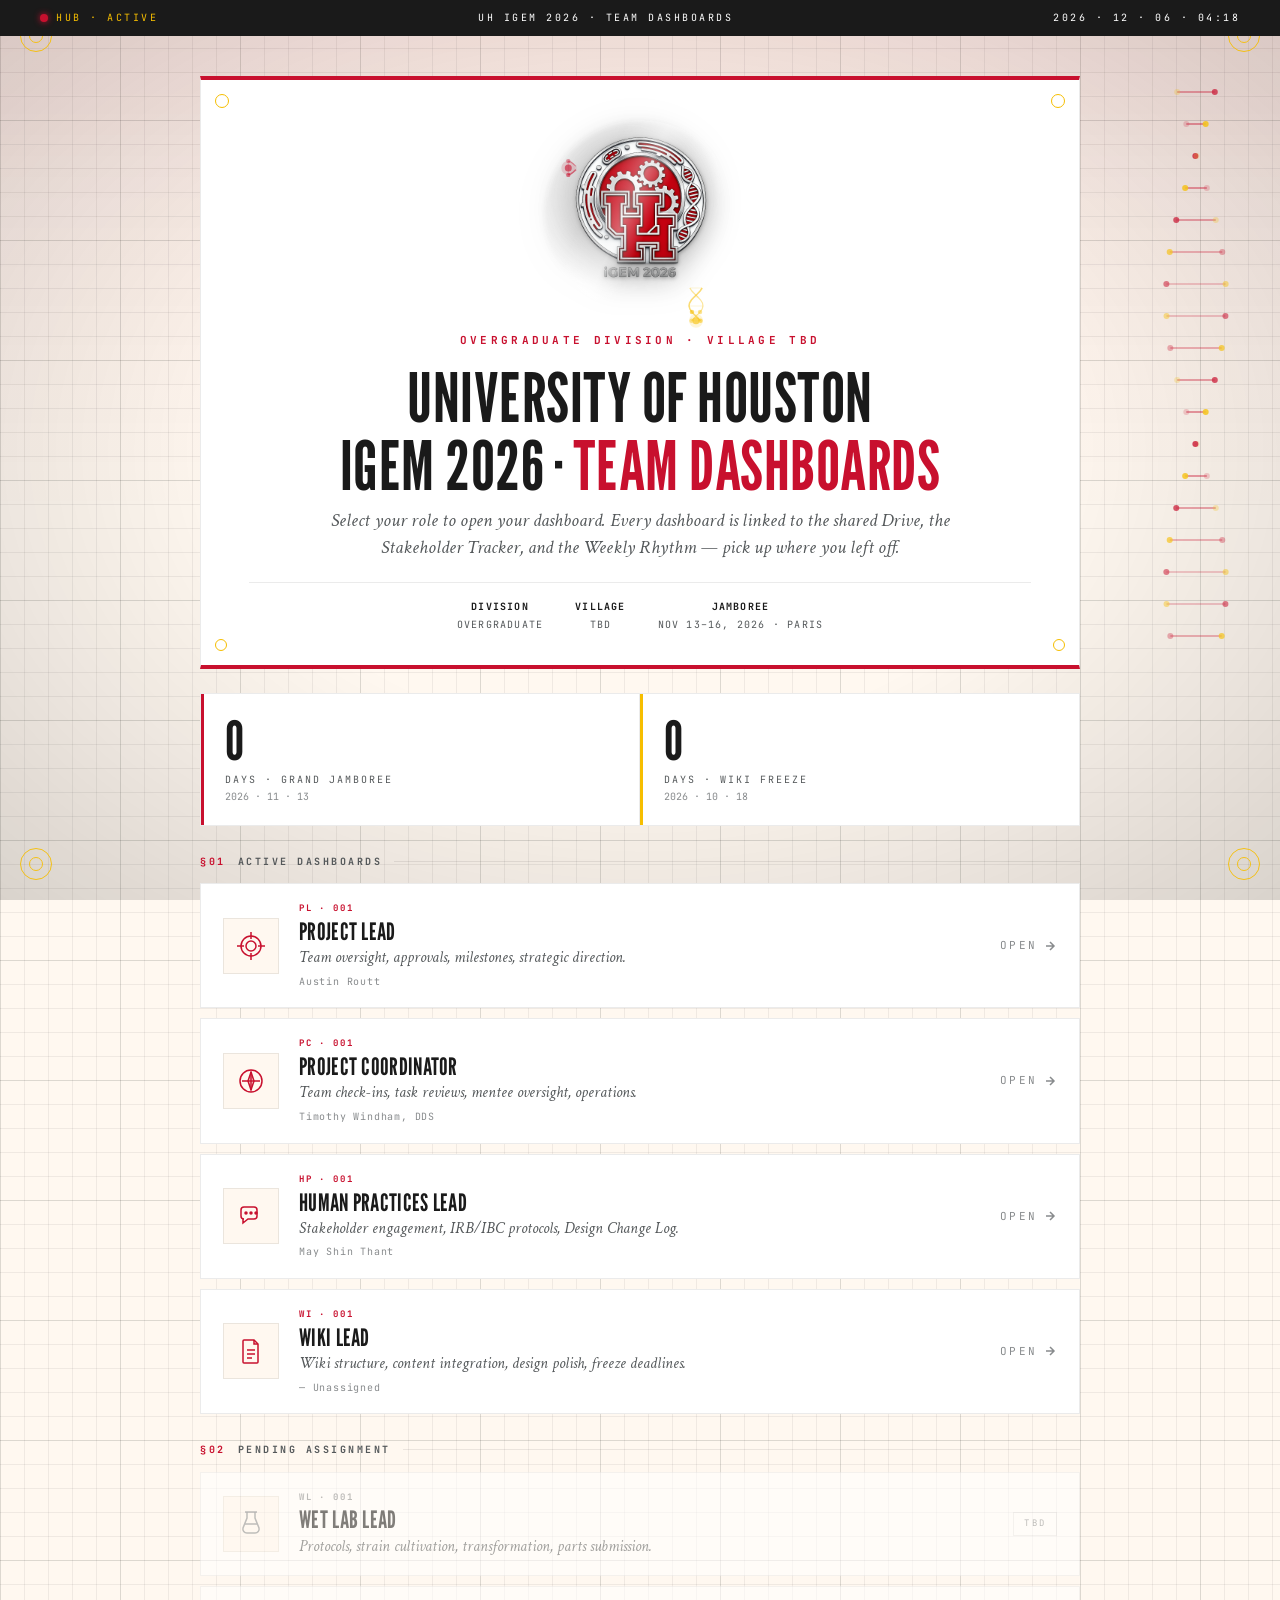
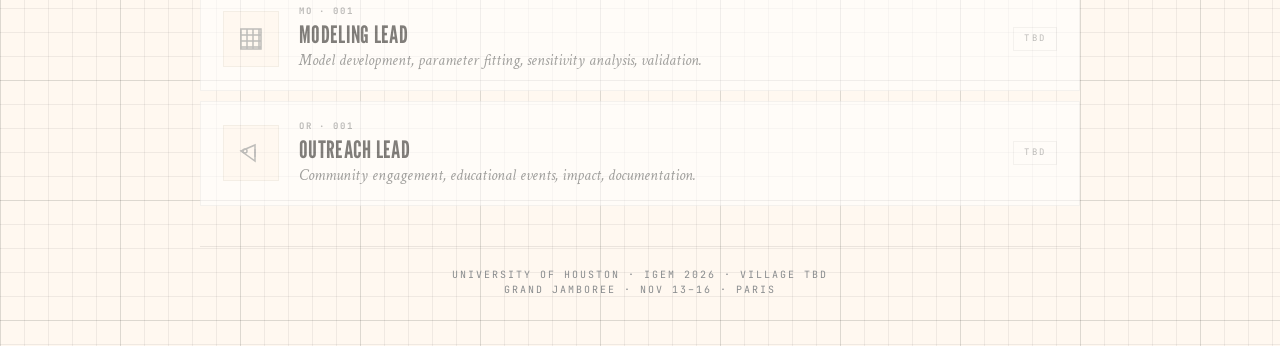
==== index.html @ 90706148 "Fix logo centering: separate spin animations for img vs overlay - medallion-spin used translateX(-50" ====
<!DOCTYPE html>
<html lang="en">
<head>
<meta charset="UTF-8">
<meta name="viewport" content="width=device-width,initial-scale=1.0">
<title>UH iGEM 2026 — Dashboard Hub</title>
<link rel="preconnect" href="https://fonts.googleapis.com">
<link rel="preconnect" href="https://fonts.gstatic.com" crossorigin>
<link href="https://fonts.googleapis.com/css2?family=JetBrains+Mono:wght@400;500;600;700&family=Crimson+Text:ital,wght@0,400;0,600;1,400;1,600&family=League+Gothic&family=Source+Sans+3:wght@300;400;600;700&display=swap" rel="stylesheet">
<style>
  :root{
    --scarlet:#C8102E; --scarlet-dark:#9B0C23; --scarlet-deep:#7A091B;
    --scarlet-mid:#E8324A; --scarlet-light:#F2D4D8; --scarlet-faint:#FFF0F0;
    --gold:#F6BE00; --gold-dark:#C49900; --gold-light:#FFE066;
    --ink:#1a1a1a; --slate:#54585A; --slate-light:#888B8D; --slate-dark:#333;
    --cream:#FFF8F0; --paper:#ffffff; --off-white:#F5F0EA; --white:#FFFFFF;
    --warm-gray:#D6D2CA; --line:rgba(0,0,0,0.08); --black:#111;
    --emerald:#16A34A; --emerald-light:#BBF7D0; --indigo:#6366F1; --indigo-dark:#4338CA;
    --purple:#7C3AED; --amber:#D97706; --red-alarm:#DC2626;
    --font-sans:'Source Sans 3','Inter',-apple-system,BlinkMacSystemFont,'Segoe UI','Roboto',sans-serif;
  }
  *{margin:0;padding:0;box-sizing:border-box}
  html,body{width:100%;min-height:100%}
  body{
    font-family:-apple-system,BlinkMacSystemFont,'Segoe UI','Roboto','Inter',sans-serif;
    color:var(--ink);
    background:var(--cream);
    background-image:
      linear-gradient(rgba(0,0,0,0.06) 1px,transparent 1px),
      linear-gradient(90deg,rgba(0,0,0,0.06) 1px,transparent 1px),
      linear-gradient(rgba(0,0,0,0.08) 1px,transparent 1px),
      linear-gradient(90deg,rgba(0,0,0,0.08) 1px,transparent 1px);
    background-size:24px 24px,24px 24px,120px 120px,120px 120px;
    line-height:1.55;
    padding:0 24px 48px;
    position:relative;
    overflow-x:hidden;
    -webkit-font-smoothing:antialiased;
  }
  /* Soft vignette */
  body::before{
    content:"";position:fixed;inset:0;pointer-events:none;z-index:0;
    background:radial-gradient(ellipse at center,transparent 45%,rgba(0,0,0,0.15) 100%);
  }
  /* Scarlet gradient wash at top */
  body::after{
    content:"";position:fixed;top:0;left:0;right:0;height:520px;pointer-events:none;z-index:0;
    background:linear-gradient(180deg,rgba(200,16,46,0.07) 0%,rgba(200,16,46,0.03) 40%,transparent 100%);
  }

  /* CRISPR canvas */
  #crispr-canvas{
    position:fixed;top:0;left:0;width:100%;height:100%;pointer-events:none;z-index:3;
  }

  /* Corner registration marks */
  .reg{
    position:fixed;width:32px;height:32px;z-index:1;pointer-events:none;
    border:1.5px solid var(--gold);border-radius:50%;opacity:0.9;
  }
  .reg::after{
    content:"";position:absolute;inset:8px;border:1px solid var(--gold);border-radius:50%;
  }
  .reg.tl{top:20px;left:20px}
  .reg.tr{top:20px;right:20px}
  .reg.bl{bottom:20px;left:20px}
  .reg.br{bottom:20px;right:20px}

  /* Helix in gutter */
  .bg-helix{
    position:fixed;right:24px;top:60px;
    width:120px;height:640px;pointer-events:none;z-index:1;
    opacity:0.85;
  }

  /* Instrument tape at top */
  .tape{
    position:relative;z-index:2;
    margin:0 -24px 40px;
    background:var(--ink);color:#fff;
    padding:10px 40px;display:flex;justify-content:space-between;align-items:center;
    font-family:'JetBrains Mono',monospace;font-size:10px;
    letter-spacing:0.25em;text-transform:uppercase;
  }
  .tape .rec{display:flex;align-items:center;gap:8px;color:var(--gold)}
  .tape .rec-dot{
    width:8px;height:8px;border-radius:50%;background:var(--scarlet);
    box-shadow:0 0 6px var(--scarlet);animation:pulse 1.4s ease-in-out infinite;
  }
  @keyframes pulse{0%,100%{opacity:1}50%{opacity:0.35}}

  /* Container */
  .hub{
    max-width:880px;margin:0 auto;
    position:relative;z-index:2;
  }

  /* Hero */
  .hero{
    background:var(--paper);
    border:1px solid var(--line);
    border-top:4px solid var(--scarlet);
    border-bottom:4px solid var(--scarlet);
    padding:40px 48px 32px;
    position:relative;
    margin-bottom:24px;
    text-align:center;
  }
  .hero::before,.hero::after,.hero .corner-bl,.hero .corner-br{
    content:"";position:absolute;width:12px;height:12px;
    border:1.5px solid var(--gold);border-radius:50%;
  }
  .hero::before{top:14px;left:14px}
  .hero::after{top:14px;right:14px}
  .hero .corner-bl{bottom:14px;left:14px}
  .hero .corner-br{bottom:14px;right:14px}
  .hero-crest{
    display:flex;justify-content:center;align-items:center;margin:0 auto 20px;
    perspective:800px;position:relative;
  }
  .hero-crest img{
    width:192px !important;height:192px !important;
    animation:medallion-img-spin 6s ease-in-out infinite;
    filter:drop-shadow(0 4px 16px rgba(0,0,0,0.25)) drop-shadow(0 1px 2px rgba(0,0,0,0.4));
    border-radius:50%;
    background:radial-gradient(circle at 38% 35%,rgba(255,255,255,0.45) 0%,rgba(255,255,255,0) 60%);
  }
  /* position:relative already set above */
  .hero-crest::after{
    content:"";position:absolute;top:0;left:50%;width:192px;height:192px;
    transform:translateX(-50%);border-radius:50%;pointer-events:none;
    background:linear-gradient(115deg,transparent 30%,rgba(255,255,255,0.4) 45%,transparent 55%);
    animation:medallion-overlay-spin 6s ease-in-out infinite;
    z-index:1;
  }
  @keyframes medallion-img-spin{
    0%{transform:rotateY(0deg)}
    40%{transform:rotateY(0deg)}
    50%{transform:rotateY(180deg)}
    90%{transform:rotateY(360deg)}
    100%{transform:rotateY(360deg)}
  }
  @keyframes medallion-overlay-spin{
    0%{transform:translateX(-50%) rotateY(0deg)}
    40%{transform:translateX(-50%) rotateY(0deg)}
    50%{transform:translateX(-50%) rotateY(180deg)}
    90%{transform:translateX(-50%) rotateY(360deg)}
    100%{transform:translateX(-50%) rotateY(360deg)}
  }
  .hero-kicker{
    font-family:'JetBrains Mono',monospace;font-size:11px;
    letter-spacing:0.3em;color:var(--scarlet);font-weight:700;
    text-transform:uppercase;margin-bottom:14px;
  }
  .hero h1{
    font-family:'League Gothic','Oswald',Impact,sans-serif;
    font-size:68px;line-height:1;letter-spacing:0.5px;
    font-weight:400;margin:0 0 8px;color:var(--ink);
    text-transform:uppercase;
  }
  .hero h1 em{color:var(--scarlet);font-style:normal}
  .hero-sub{
    font-family:'Crimson Text',Georgia,serif;font-style:italic;
    font-size:19px;line-height:1.45;color:var(--slate);
    max-width:620px;margin:0 auto 20px;
  }
  .hero-meta{
    display:flex;gap:32px;flex-wrap:wrap;justify-content:center;
    padding-top:16px;border-top:1px solid var(--line);
    font-family:'JetBrains Mono',monospace;font-size:10px;
    letter-spacing:0.12em;text-transform:uppercase;color:var(--slate);
  }
  .hero-meta span{display:flex;flex-direction:column;gap:3px}
  .hero-meta b{color:var(--ink);font-weight:700;font-size:10px}

  /* Countdown strip */
  .countdown{
    display:grid;grid-template-columns:repeat(2,1fr);gap:0;
    border:1px solid var(--line);margin-bottom:24px;
    background:var(--paper);
  }
  .cd-cell{
    padding:20px 24px;position:relative;
    border-right:1px solid var(--line);
  }
  .cd-cell:last-child{border-right:none}
  .cd-cell::before{
    content:"";position:absolute;left:0;top:0;bottom:0;width:3px;
    background:var(--scarlet);
  }
  .cd-cell.wiki::before{background:var(--gold)}
  .cd-num{
    font-family:'League Gothic','Oswald',Impact,sans-serif;
    font-size:54px;line-height:1;font-weight:400;color:var(--ink);
    letter-spacing:0.5px;
  }
  .cd-lbl{
    font-family:'JetBrains Mono',monospace;font-size:10px;
    letter-spacing:0.2em;text-transform:uppercase;color:var(--slate);
    margin-top:4px;
  }
  .cd-date{
    font-family:'JetBrains Mono',monospace;font-size:10px;
    color:var(--slate-light);margin-top:2px;
  }

  /* Section kicker */
  .section-kicker{
    display:flex;align-items:center;gap:12px;
    margin:28px 0 14px;
    font-family:'JetBrains Mono',monospace;font-size:10px;
    letter-spacing:0.25em;text-transform:uppercase;color:var(--slate);font-weight:700;
  }
  .section-kicker::after{
    content:"";flex:1;height:1px;background:var(--line);
  }
  .section-kicker .idx{color:var(--scarlet)}

  /* Cards */
  .cards{display:flex;flex-direction:column;gap:10px}
  .card{
    display:grid;grid-template-columns:56px 1fr auto;gap:20px;
    align-items:center;
    background:var(--paper);
    border:1px solid var(--line);
    padding:18px 22px;
    text-decoration:none;color:var(--ink);
    position:relative;
    transition:border-color .18s ease,transform .18s ease;
  }
  .card:hover{border-color:var(--scarlet);transform:translateX(2px)}
  .card::before{
    content:"";position:absolute;left:0;top:0;bottom:0;width:3px;
    background:var(--scarlet);opacity:0;transition:opacity .18s ease;
  }
  .card:hover::before{opacity:1}
  .card.coming-soon{opacity:0.55;pointer-events:none}
  .card.coming-soon:hover{border-color:var(--line);transform:none}

  /* Glyph */
  .glyph{
    width:56px;height:56px;
    border:1px solid var(--line);
    display:flex;align-items:center;justify-content:center;
    background:var(--cream);
  }
  .glyph svg{display:block}

  .card-body{display:flex;flex-direction:column;gap:3px;min-width:0}
  .card-id{
    font-family:'JetBrains Mono',monospace;font-size:9px;
    letter-spacing:0.2em;text-transform:uppercase;color:var(--scarlet);
    font-weight:700;
  }
  .card-title{
    font-family:'League Gothic','Oswald',Impact,sans-serif;
    font-size:24px;line-height:1.05;color:var(--ink);
    letter-spacing:0.3px;text-transform:uppercase;font-weight:400;
  }
  .card-desc{
    font-family:'Crimson Text',Georgia,serif;font-style:italic;
    font-size:16px;color:var(--slate);line-height:1.35;
  }
  .card-name{
    font-family:'JetBrains Mono',monospace;font-size:10px;
    color:var(--slate-light);letter-spacing:0.08em;
    margin-top:2px;
  }

  .card-arrow{
    font-family:'JetBrains Mono',monospace;font-size:11px;
    letter-spacing:0.2em;text-transform:uppercase;
    color:var(--slate-light);
    display:flex;align-items:center;gap:6px;
  }
  .card:hover .card-arrow{color:var(--scarlet)}
  .card-arrow svg{display:block}

  .card-tbd{
    font-family:'JetBrains Mono',monospace;font-size:9px;
    letter-spacing:0.25em;text-transform:uppercase;color:var(--slate-light);
    padding:4px 10px;border:1px solid var(--line);
  }

  /* Footer */
  .footer{
    margin-top:40px;padding-top:20px;border-top:1px solid var(--line);
    font-family:'JetBrains Mono',monospace;font-size:10px;
    letter-spacing:0.2em;text-transform:uppercase;color:var(--slate-light);
    text-align:center;
  }

  @media (max-width:600px){
    .hero{padding:32px 24px 24px}
    .hero h1{font-size:48px}
    .card{grid-template-columns:44px 1fr auto;gap:14px;padding:14px 16px}
    .glyph{width:44px;height:44px}
    .card-title{font-size:20px}
    .countdown{grid-template-columns:1fr}
    .bg-helix{display:none}
    .reg{width:22px;height:22px}
  }
</style>
</head>
<body>

<!-- CRISPR DNA strands canvas -->
<canvas id="crispr-canvas"></canvas>

<!-- Registration marks -->
<div class="reg tl"></div><div class="reg tr"></div>
<div class="reg bl"></div><div class="reg br"></div>

<!-- Helix in right gutter -->
<svg class="bg-helix" id="helix" viewBox="0 0 120 640" preserveAspectRatio="none"></svg>

<!-- Instrument tape -->
<div class="tape">
  <div class="rec"><span class="rec-dot"></span><span>HUB · ACTIVE</span></div>
  <div>UH iGEM 2026 · TEAM DASHBOARDS</div>
  <div id="tape-date">—</div>
</div>

<div class="hub">

  <!-- Hero -->
  <header class="hero">
    <span class="corner-bl"></span><span class="corner-br"></span>
    <div class="hero-crest">
      <img src="assets/uh-igem-logo.png?v=3" alt="UH iGEM 2026">
    </div>
    <div class="hero-kicker">Overgraduate Division · Village TBD</div>
    <h1>University of Houston<br>iGEM 2026 · <em>Team Dashboards</em></h1>
    <p class="hero-sub">Select your role to open your dashboard. Every dashboard is linked to the shared Drive, the Stakeholder Tracker, and the Weekly Rhythm — pick up where you left off.</p>
    <div class="hero-meta">
      <span><b>Division</b>Overgraduate</span>
      <span><b>Village</b>TBD</span>
      <span><b>Jamboree</b>Nov 13–16, 2026 · Paris</span>
    </div>
  </header>

  <!-- Countdown -->
  <div class="countdown">
    <div class="cd-cell">
      <div class="cd-num" id="days-jamboree">—</div>
      <div class="cd-lbl">Days · Grand Jamboree</div>
      <div class="cd-date">2026 · 11 · 13</div>
    </div>
    <div class="cd-cell wiki">
      <div class="cd-num" id="days-wiki">—</div>
      <div class="cd-lbl">Days · Wiki Freeze</div>
      <div class="cd-date">2026 · 10 · 18</div>
    </div>
  </div>

  <!-- Active dashboards -->
  <div class="section-kicker"><span class="idx">§01</span><span>Active Dashboards</span></div>

  <div class="cards">
    <a class="card" href="project-lead.html">
      <div class="glyph">
        <svg width="32" height="32" viewBox="0 0 32 32" fill="none" stroke="#C8102E" stroke-width="1.5">
          <circle cx="16" cy="16" r="10"/><circle cx="16" cy="16" r="5"/>
          <line x1="16" y1="2" x2="16" y2="9"/><line x1="16" y1="23" x2="16" y2="30"/>
          <line x1="2" y1="16" x2="9" y2="16"/><line x1="23" y1="16" x2="30" y2="16"/>
        </svg>
      </div>
      <div class="card-body">
        <div class="card-id">PL · 001</div>
        <div class="card-title">Project Lead</div>
        <div class="card-desc">Team oversight, approvals, milestones, strategic direction.</div>
        <div class="card-name">Austin Routt</div>
      </div>
      <div class="card-arrow"><span>Open</span>
        <svg width="14" height="14" viewBox="0 0 14 14" fill="none" stroke="currentColor" stroke-width="1.5"><path d="M3 7h8M7 3l4 4-4 4"/></svg>
      </div>
    </a>

    <a class="card" href="coordinator.html">
      <div class="glyph">
        <svg width="32" height="32" viewBox="0 0 32 32" fill="none" stroke="#C8102E" stroke-width="1.5">
          <circle cx="16" cy="16" r="11"/>
          <polygon points="16,7 19,16 16,25 13,16" fill="#C8102E" fill-opacity="0.1"/>
          <line x1="16" y1="7" x2="16" y2="25"/><line x1="7" y1="16" x2="25" y2="16"/>
        </svg>
      </div>
      <div class="card-body">
        <div class="card-id">PC · 001</div>
        <div class="card-title">Project Coordinator</div>
        <div class="card-desc">Team check-ins, task reviews, mentee oversight, operations.</div>
        <div class="card-name">Timothy Windham, DDS</div>
      </div>
      <div class="card-arrow"><span>Open</span>
        <svg width="14" height="14" viewBox="0 0 14 14" fill="none" stroke="currentColor" stroke-width="1.5"><path d="M3 7h8M7 3l4 4-4 4"/></svg>
      </div>
    </a>

    <a class="card" href="hp-lead.html">
      <div class="glyph">
        <svg width="32" height="32" viewBox="0 0 32 32" fill="none" stroke="#C8102E" stroke-width="1.5">
          <path d="M6 10a3 3 0 0 1 3-3h10a3 3 0 0 1 3 3v6a3 3 0 0 1-3 3h-6l-5 4v-4H9a3 3 0 0 1-3-3z"/>
          <circle cx="11" cy="13" r="1" fill="#C8102E"/>
          <circle cx="16" cy="13" r="1" fill="#C8102E"/>
          <circle cx="21" cy="13" r="1" fill="#C8102E"/>
        </svg>
      </div>
      <div class="card-body">
        <div class="card-id">HP · 001</div>
        <div class="card-title">Human Practices Lead</div>
        <div class="card-desc">Stakeholder engagement, IRB/IBC protocols, Design Change Log.</div>
        <div class="card-name">May Shin Thant</div>
      </div>
      <div class="card-arrow"><span>Open</span>
        <svg width="14" height="14" viewBox="0 0 14 14" fill="none" stroke="currentColor" stroke-width="1.5"><path d="M3 7h8M7 3l4 4-4 4"/></svg>
      </div>
    </a>

    <a class="card" href="wiki-lead.html">
      <div class="glyph">
        <svg width="32" height="32" viewBox="0 0 32 32" fill="none" stroke="#C8102E" stroke-width="1.5">
          <path d="M9 5h10l4 4v18a1 1 0 0 1-1 1H9a1 1 0 0 1-1-1V6a1 1 0 0 1 1-1z"/>
          <path d="M19 5v4h4"/>
          <line x1="12" y1="15" x2="20" y2="15"/>
          <line x1="12" y1="19" x2="20" y2="19"/>
          <line x1="12" y1="23" x2="17" y2="23"/>
        </svg>
      </div>
      <div class="card-body">
        <div class="card-id">WI · 001</div>
        <div class="card-title">Wiki Lead</div>
        <div class="card-desc">Wiki structure, content integration, design polish, freeze deadlines.</div>
        <div class="card-name">— Unassigned</div>
      </div>
      <div class="card-arrow"><span>Open</span>
        <svg width="14" height="14" viewBox="0 0 14 14" fill="none" stroke="currentColor" stroke-width="1.5"><path d="M3 7h8M7 3l4 4-4 4"/></svg>
      </div>
    </a>
  </div>

  <!-- Pending -->
  <div class="section-kicker"><span class="idx">§02</span><span>Pending Assignment</span></div>

  <div class="cards">
    <div class="card coming-soon">
      <div class="glyph">
        <svg width="32" height="32" viewBox="0 0 32 32" fill="none" stroke="#8A8D8F" stroke-width="1.5">
          <path d="M12 4v6l-4 10a4 4 0 0 0 4 5h8a4 4 0 0 0 4-5l-4-10V4"/>
          <line x1="10" y1="4" x2="22" y2="4"/>
          <line x1="10" y1="16" x2="22" y2="16"/>
        </svg>
      </div>
      <div class="card-body">
        <div class="card-id" style="color:var(--slate-light)">WL · 001</div>
        <div class="card-title">Wet Lab Lead</div>
        <div class="card-desc">Protocols, strain cultivation, transformation, parts submission.</div>
      </div>
      <div class="card-tbd">TBD</div>
    </div>

    <div class="card coming-soon">
      <div class="glyph">
        <svg width="32" height="32" viewBox="0 0 32 32" fill="none" stroke="#8A8D8F" stroke-width="1.5">
          <rect x="6" y="6" width="20" height="20"/>
          <path d="M6 12 L26 12 M12 6 L12 26 M18 6 L18 26 M24 6 L24 26 M6 18 L26 18 M6 24 L26 24"/>
        </svg>
      </div>
      <div class="card-body">
        <div class="card-id" style="color:var(--slate-light)">MO · 001</div>
        <div class="card-title">Modeling Lead</div>
        <div class="card-desc">Model development, parameter fitting, sensitivity analysis, validation.</div>
      </div>
      <div class="card-tbd">TBD</div>
    </div>

    <div class="card coming-soon">
      <div class="glyph">
        <svg width="32" height="32" viewBox="0 0 32 32" fill="none" stroke="#8A8D8F" stroke-width="1.5">
          <path d="M6 14l14-6v16z"/><path d="M20 12v8"/>
          <circle cx="10" cy="14" r="2"/>
        </svg>
      </div>
      <div class="card-body">
        <div class="card-id" style="color:var(--slate-light)">OR · 001</div>
        <div class="card-title">Outreach Lead</div>
        <div class="card-desc">Community engagement, educational events, impact, documentation.</div>
      </div>
      <div class="card-tbd">TBD</div>
    </div>
  </div>

  <div class="footer">
    University of Houston · iGEM 2026 · Village TBD<br>
    Grand Jamboree · Nov 13–16 · Paris
  </div>
</div>

<script>
// ========= Countdowns =========
const jamboree = new Date(2026,10,13);
const wikiFrz = new Date(2026,9,18);
const now = new Date();
document.getElementById('days-jamboree').textContent = Math.max(0, Math.ceil((jamboree - now)/86400000));
document.getElementById('days-wiki').textContent = Math.max(0, Math.ceil((wikiFrz - now)/86400000));
document.getElementById('tape-date').textContent =
  now.toISOString().slice(0,10).replace(/-/g,' · ') + ' · ' + now.toTimeString().slice(0,5);

// ========= Helix =========
const NS = 'http://www.w3.org/2000/svg';
const svg = document.getElementById('helix');
const W = 120, H = 640, cx = 60, amp = 30, spacing = 32, count = 18;
const rungs = [], nodes = [];
for (let i = 0; i < count; i++) {
  const rung = document.createElementNS(NS,'line');
  rung.setAttribute('stroke','#C8102E');
  rung.setAttribute('stroke-width','1.5');
  rung.setAttribute('stroke-opacity','0.35');
  svg.appendChild(rung);
  rungs.push(rung);
  const n1 = document.createElementNS(NS,'circle');
  const n2 = document.createElementNS(NS,'circle');
  [n1,n2].forEach(n => { n.setAttribute('r','3'); svg.appendChild(n); });
  nodes.push([n1,n2]);
}
let speedMul = 0.4, t0 = null;
function animHelix(ts){
  if (!t0) t0 = ts;
  const dt = (ts - t0)/1000 * speedMul;
  for (let i = 0; i < count; i++) {
    const y = spacing * (i + 1);
    const angle = dt + (i/count) * Math.PI * 2;
    const x1 = cx + Math.cos(angle) * amp;
    const x2 = cx - Math.cos(angle) * amp;
    const depth = Math.sin(angle);
    const r = rungs[i];
    r.setAttribute('x1', x1); r.setAttribute('y1', y);
    r.setAttribute('x2', x2); r.setAttribute('y2', y);
    r.setAttribute('stroke-opacity', 0.25 + Math.abs(depth) * 0.4);
    const [n1,n2] = nodes[i];
    n1.setAttribute('cx', x1); n1.setAttribute('cy', y);
    n1.setAttribute('fill', i % 2 ? '#F6BE00' : '#C8102E');
    n1.setAttribute('opacity', 0.55 + depth * 0.35);
    n2.setAttribute('cx', x2); n2.setAttribute('cy', y);
    n2.setAttribute('fill', i % 2 ? '#C8102E' : '#F6BE00');
    n2.setAttribute('opacity', 0.55 - depth * 0.35);
  }
  requestAnimationFrame(animHelix);
}
requestAnimationFrame(animHelix);

// ========= CRISPR DNA Strands =========
// Guide RNA strands radiate from logo, following grid lines like a maze,
// randomly turning at intersections, fading with distance
(function(){
  const canvas = document.getElementById('crispr-canvas');
  const ctx = canvas.getContext('2d');
  const GRID = 24; // matches background grid
  const MAX_STRANDS = 7;
  const SPAWN_INTERVAL = 800; // ms between spawns
  const STRAND_SPEED = 0.9; // grid cells per second
  const MAX_SEGMENTS = 28; // max grid cells before dying
  const HELIX_WIDTH = 7; // width of the double helix rendering
  const TURN_CHANCE = 0.35; // chance to turn at each intersection
  const COLORS = [
    {r:200,g:16,b:46},   // scarlet
    {r:200,g:16,b:46},   // scarlet (weighted)
    {r:246,g:190,b:0},   // gold
    {r:155,g:12,b:35},   // scarlet-dark
  ];

  let strands = [];
  let lastSpawn = 0;
  let originX, originY;

  function resize(){
    canvas.width = window.innerWidth;
    canvas.height = window.innerHeight;
    // Find logo center — hero-crest is centered in the hub container
    const crest = document.querySelector('.hero-crest');
    if(crest){
      const r = crest.getBoundingClientRect();
      originX = r.left + r.width/2;
      originY = r.top + r.height/2 + window.scrollY;
    } else {
      originX = canvas.width/2;
      originY = 280;
    }
  }
  window.addEventListener('resize', resize);
  resize();
  // Recalculate origin on scroll since canvas is fixed but logo scrolls
  window.addEventListener('scroll', ()=>{
    const crest = document.querySelector('.hero-crest');
    if(crest){
      const r = crest.getBoundingClientRect();
      originX = r.left + r.width/2;
      originY = r.top + r.height/2;
    }
  });

  // Directions: 0=right, 1=down, 2=left, 3=up
  const DX = [1, 0, -1, 0];
  const DY = [0, 1, 0, -1];

  function spawnStrand(){
    // Pick a random initial direction radiating outward from logo
    const angle = Math.random() * Math.PI * 2;
    // Start 3-4 grid cells out from the logo center
    const startDist = (3 + Math.random() * 2) * GRID;
    const sx = originX + Math.cos(angle) * startDist;
    const sy = originY + Math.sin(angle) * startDist;
    // Snap to nearest grid intersection
    const gx = Math.round(sx / GRID) * GRID;
    const gy = Math.round(sy / GRID) * GRID;

    // Pick initial direction closest to outward angle
    let bestDir = 0, bestDot = -Infinity;
    for(let d=0;d<4;d++){
      const dot = Math.cos(angle)*DX[d] + Math.sin(angle)*DY[d];
      if(dot > bestDot){ bestDot=dot; bestDir=d; }
    }

    const color = COLORS[Math.floor(Math.random()*COLORS.length)];
    strands.push({
      points: [{x:gx, y:gy}],
      dir: bestDir,
      color: color,
      progress: 0,        // fractional grid cells traveled in current segment
      segments: 0,         // total segments traveled
      maxSegments: MAX_SEGMENTS - Math.floor(Math.random()*12),
      alive: true,
      age: 0,
      fadeStart: 0.7 + Math.random()*0.25, // starting opacity
      helixPhase: Math.random() * Math.PI * 2,
      speed: STRAND_SPEED * (0.7 + Math.random()*0.6),
    });
  }

  function updateStrand(s, dt){
    if(!s.alive) return;
    s.age += dt;
    s.progress += s.speed * dt;

    if(s.progress >= 1){
      s.progress -= 1;
      s.segments++;
      const last = s.points[s.points.length-1];
      const nx = last.x + DX[s.dir]*GRID;
      const ny = last.y + DY[s.dir]*GRID;
      s.points.push({x:nx, y:ny});

      // Check if off screen or too many segments
      if(nx < -GRID || nx > canvas.width+GRID || ny < -GRID || ny > canvas.height+GRID || s.segments >= s.maxSegments){
        s.alive = false;
        return;
      }

      // Possibly turn at this intersection
      if(Math.random() < TURN_CHANCE){
        // Turn 90 degrees left or right
        const turnDir = Math.random() < 0.5 ? 1 : -1;
        s.dir = (s.dir + turnDir + 4) % 4;
      }
      // Small chance to reverse (U-turn feels unnatural, skip)
    }
  }

  function drawStrand(s){
    if(s.points.length < 2 && s.progress < 0.1) return;

    const pts = [...s.points];
    // Add the in-progress point
    if(s.alive){
      const last = pts[pts.length-1];
      pts.push({
        x: last.x + DX[s.dir]*GRID*s.progress,
        y: last.y + DY[s.dir]*GRID*s.progress,
      });
    }

    // Distance from origin for fade calculation
    const distFromOrigin = (pt)=>{
      const dx = pt.x - originX;
      const dy = pt.y - originY;
      return Math.sqrt(dx*dx+dy*dy);
    };

    // Draw double helix along the path
    const c = s.color;
    for(let i=0; i<pts.length-1; i++){
      const p0 = pts[i];
      const p1 = pts[i+1];

      // Segment direction
      const sdx = p1.x - p0.x;
      const sdy = p1.y - p0.y;
      const segLen = Math.sqrt(sdx*sdx+sdy*sdy);
      if(segLen < 1) continue;

      // Normal perpendicular to direction
      const nx = -sdy/segLen;
      const ny = sdx/segLen;

      // Draw backbone lines along this segment (continuous paths)
      const steps = Math.ceil(segLen/3);
      let path1 = [], path2 = [];
      for(let j=0; j<=steps; j++){
        const t = j/steps;
        const px = p0.x + sdx*t;
        const py = p0.y + sdy*t;
        const phase = s.helixPhase + (i*GRID + t*segLen)*0.15;
        const wave = Math.sin(phase);
        const hw = HELIX_WIDTH * wave;
        path1.push({x:px+nx*hw, y:py+ny*hw});
        path2.push({x:px-nx*hw, y:py-ny*hw});
      }

      // Segment alpha
      const midPx = (p0.x+p1.x)/2, midPy = (p0.y+p1.y)/2;
      const midDist = distFromOrigin({x:midPx,y:midPy});
      const distFade = Math.max(0, 1 - midDist/(canvas.width*0.45));
      const segFade = Math.max(0, 1 - i/(s.maxSegments*0.7));
      const lifeFade = s.alive ? 1 : Math.max(0, 1 - (s.age - s.segments/s.speed)*2);
      const alpha = s.fadeStart * distFade * segFade * lifeFade;
      if(alpha < 0.01) continue;

      // Draw backbone line 1
      ctx.beginPath();
      ctx.moveTo(path1[0].x, path1[0].y);
      for(let j=1;j<path1.length;j++) ctx.lineTo(path1[j].x, path1[j].y);
      ctx.strokeStyle = `rgba(${c.r},${c.g},${c.b},${alpha*0.85})`;
      ctx.lineWidth = 1.5;
      ctx.stroke();

      // Draw backbone line 2
      ctx.beginPath();
      ctx.moveTo(path2[0].x, path2[0].y);
      for(let j=1;j<path2.length;j++) ctx.lineTo(path2[j].x, path2[j].y);
      ctx.strokeStyle = `rgba(${c.r},${c.g},${c.b},${alpha*0.6})`;
      ctx.lineWidth = 1.2;
      ctx.stroke();

      // Draw rungs every ~8px
      for(let j=0; j<path1.length; j+=3){
        ctx.beginPath();
        ctx.moveTo(path1[j].x, path1[j].y);
        ctx.lineTo(path2[j].x, path2[j].y);
        ctx.strokeStyle = `rgba(${c.r},${c.g},${c.b},${alpha*0.35})`;
        ctx.lineWidth = 0.7;
        ctx.stroke();
      }

      // Draw backbone dots at segment ends
      const dotR = 2.2;
      ctx.beginPath();
      ctx.arc(path1[path1.length-1].x, path1[path1.length-1].y, dotR, 0, Math.PI*2);
      ctx.fillStyle = `rgba(${c.r},${c.g},${c.b},${alpha*0.9})`;
      ctx.fill();
      ctx.beginPath();
      ctx.arc(path2[path2.length-1].x, path2[path2.length-1].y, dotR, 0, Math.PI*2);
      ctx.fillStyle = `rgba(${c.r},${c.g},${c.b},${alpha*0.65})`;
      ctx.fill();
    }

    // Draw a bright head at the leading edge if alive
    if(s.alive && pts.length >= 2){
      const head = pts[pts.length-1];
      const dist = distFromOrigin(head);
      const distFade = Math.max(0, 1 - dist/(canvas.width*0.45));
      const alpha = s.fadeStart * distFade;
      if(alpha > 0.02){
        ctx.beginPath();
        ctx.arc(head.x, head.y, 3.5, 0, Math.PI*2);
        ctx.fillStyle = `rgba(${c.r},${c.g},${c.b},${alpha*0.95})`;
        ctx.fill();
        // Glow
        ctx.beginPath();
        ctx.arc(head.x, head.y, 7, 0, Math.PI*2);
        ctx.fillStyle = `rgba(${c.r},${c.g},${c.b},${alpha*0.25})`;
        ctx.fill();
      }
    }
  }

  let prevT = null;
  let running = false;
  function animCRISPR(ts){
    if(!prevT) prevT = ts;
    const dt = Math.min((ts - prevT)/1000, 0.1);
    prevT = ts;

    // Spawn new strands
    if(ts - lastSpawn > SPAWN_INTERVAL && strands.filter(s=>s.alive).length < MAX_STRANDS){
      spawnStrand();
      lastSpawn = ts;
    }

    // Clear
    ctx.clearRect(0, 0, canvas.width, canvas.height);

    // Update and draw
    strands.forEach(s=>{
      updateStrand(s, dt);
      drawStrand(s);
    });

    // Remove dead strands that have fully faded
    strands = strands.filter(s=> s.alive || s.age < s.segments/s.speed + 2);

    if(!document.hidden){ requestAnimationFrame(animCRISPR); }
    else { running = false; }
  }
  function startCRISPR(){
    if(running) return;
    running = true;
    prevT = null; // reset so dt doesn't spike after tab was hidden
    requestAnimationFrame(animCRISPR);
  }
  document.addEventListener('visibilitychange', ()=>{
    if(!document.hidden) startCRISPR();
  });
  startCRISPR();
})();
</script>

</body>
</html>
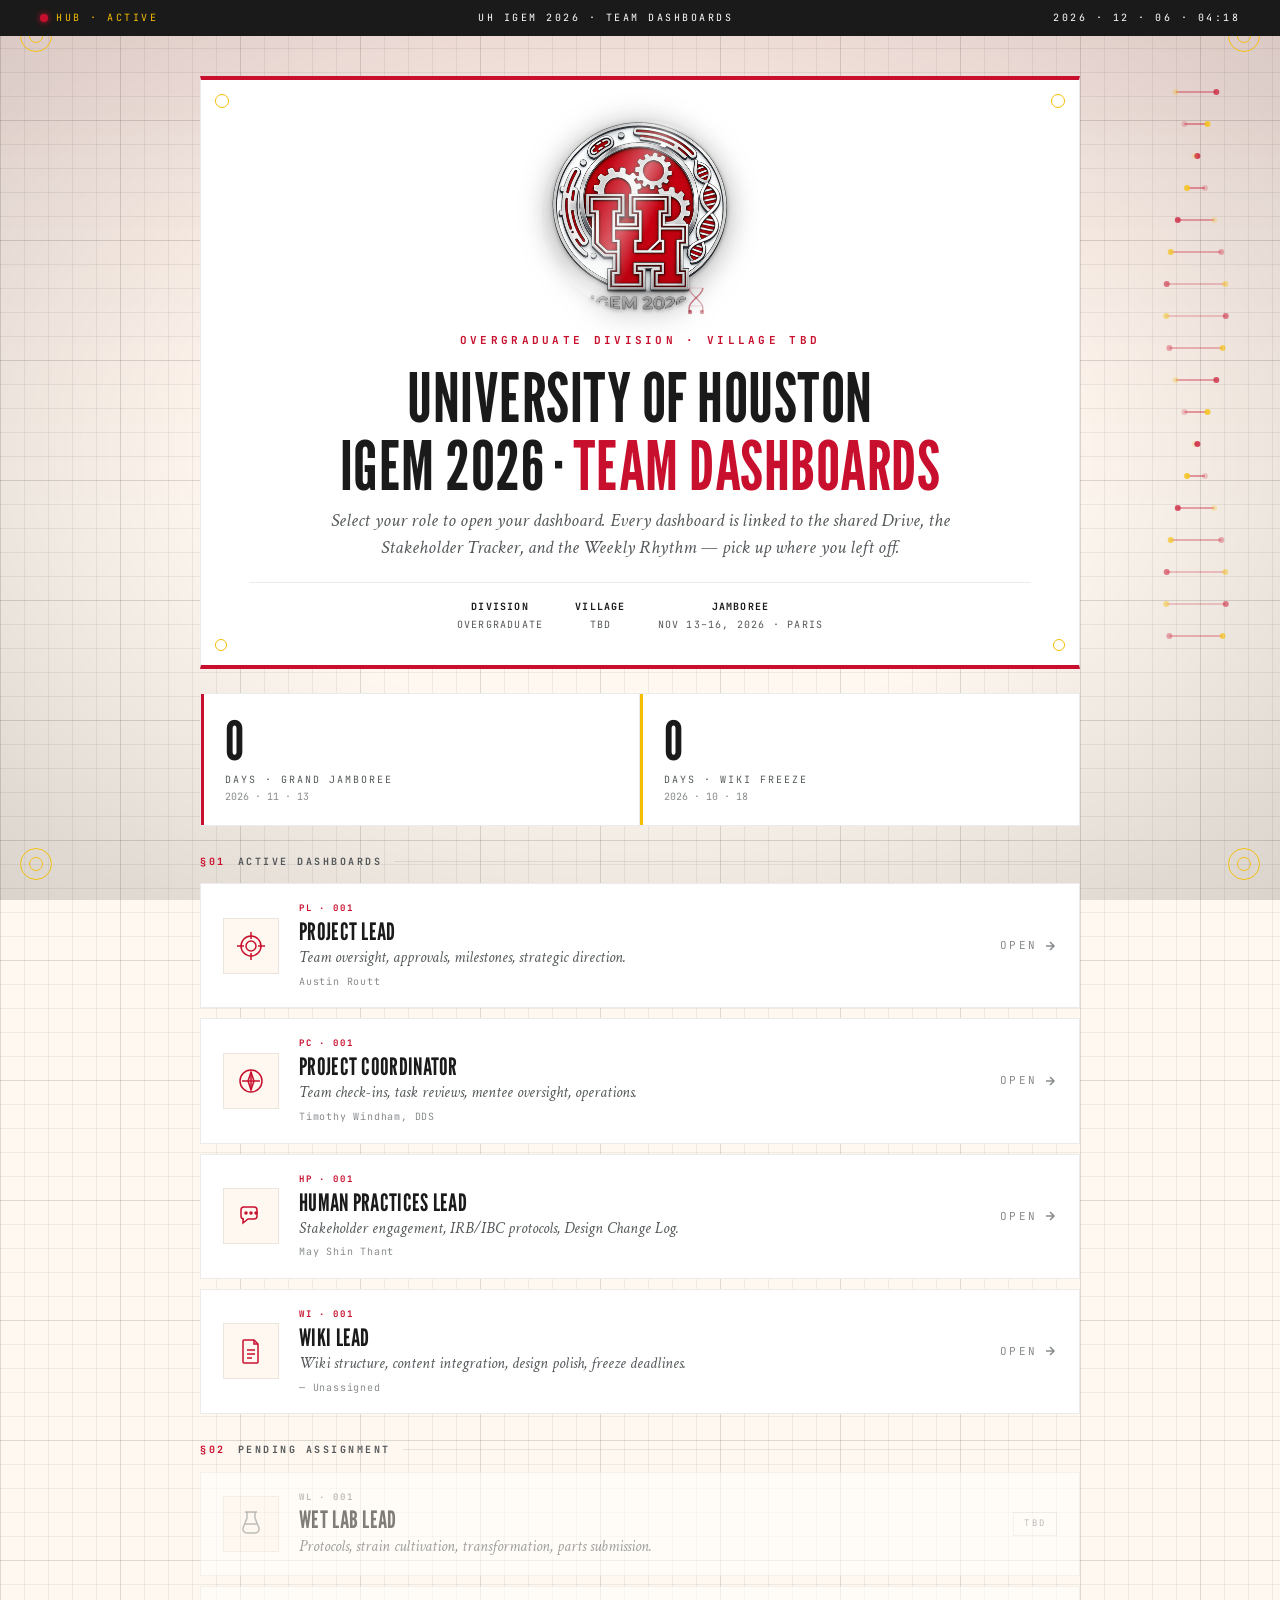
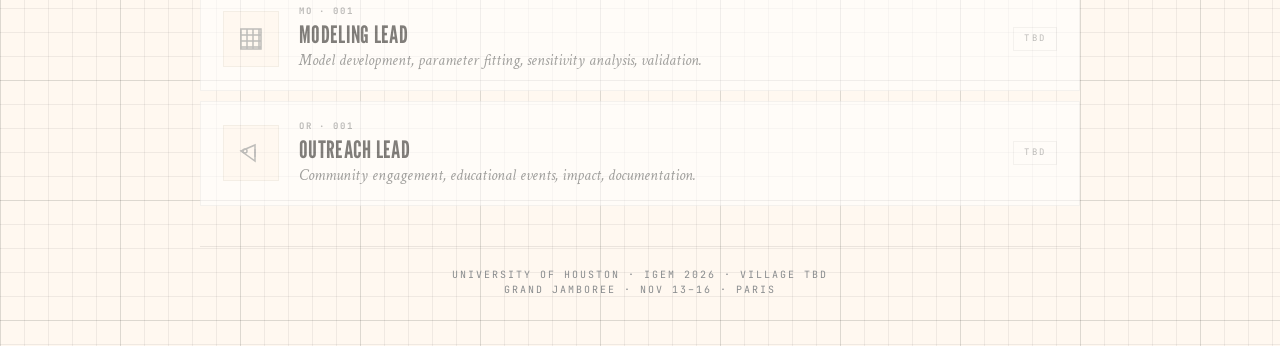
==== commit c69ca4e3: "Re-center logo: trim and equalize PNG padding - Cropped logo to content bounds and re-padded symmetr" ====
--- a/index.html
+++ b/index.html
@@ -327,7 +327,7 @@
   <header class="hero">
     <span class="corner-bl"></span><span class="corner-br"></span>
     <div class="hero-crest">
-      <img src="assets/uh-igem-logo.png?v=3" alt="UH iGEM 2026">
+      <img src="assets/uh-igem-logo.png?v=4" alt="UH iGEM 2026">
     </div>
     <div class="hero-kicker">Overgraduate Division · Village TBD</div>
     <h1>University of Houston<br>iGEM 2026 · <em>Team Dashboards</em></h1>
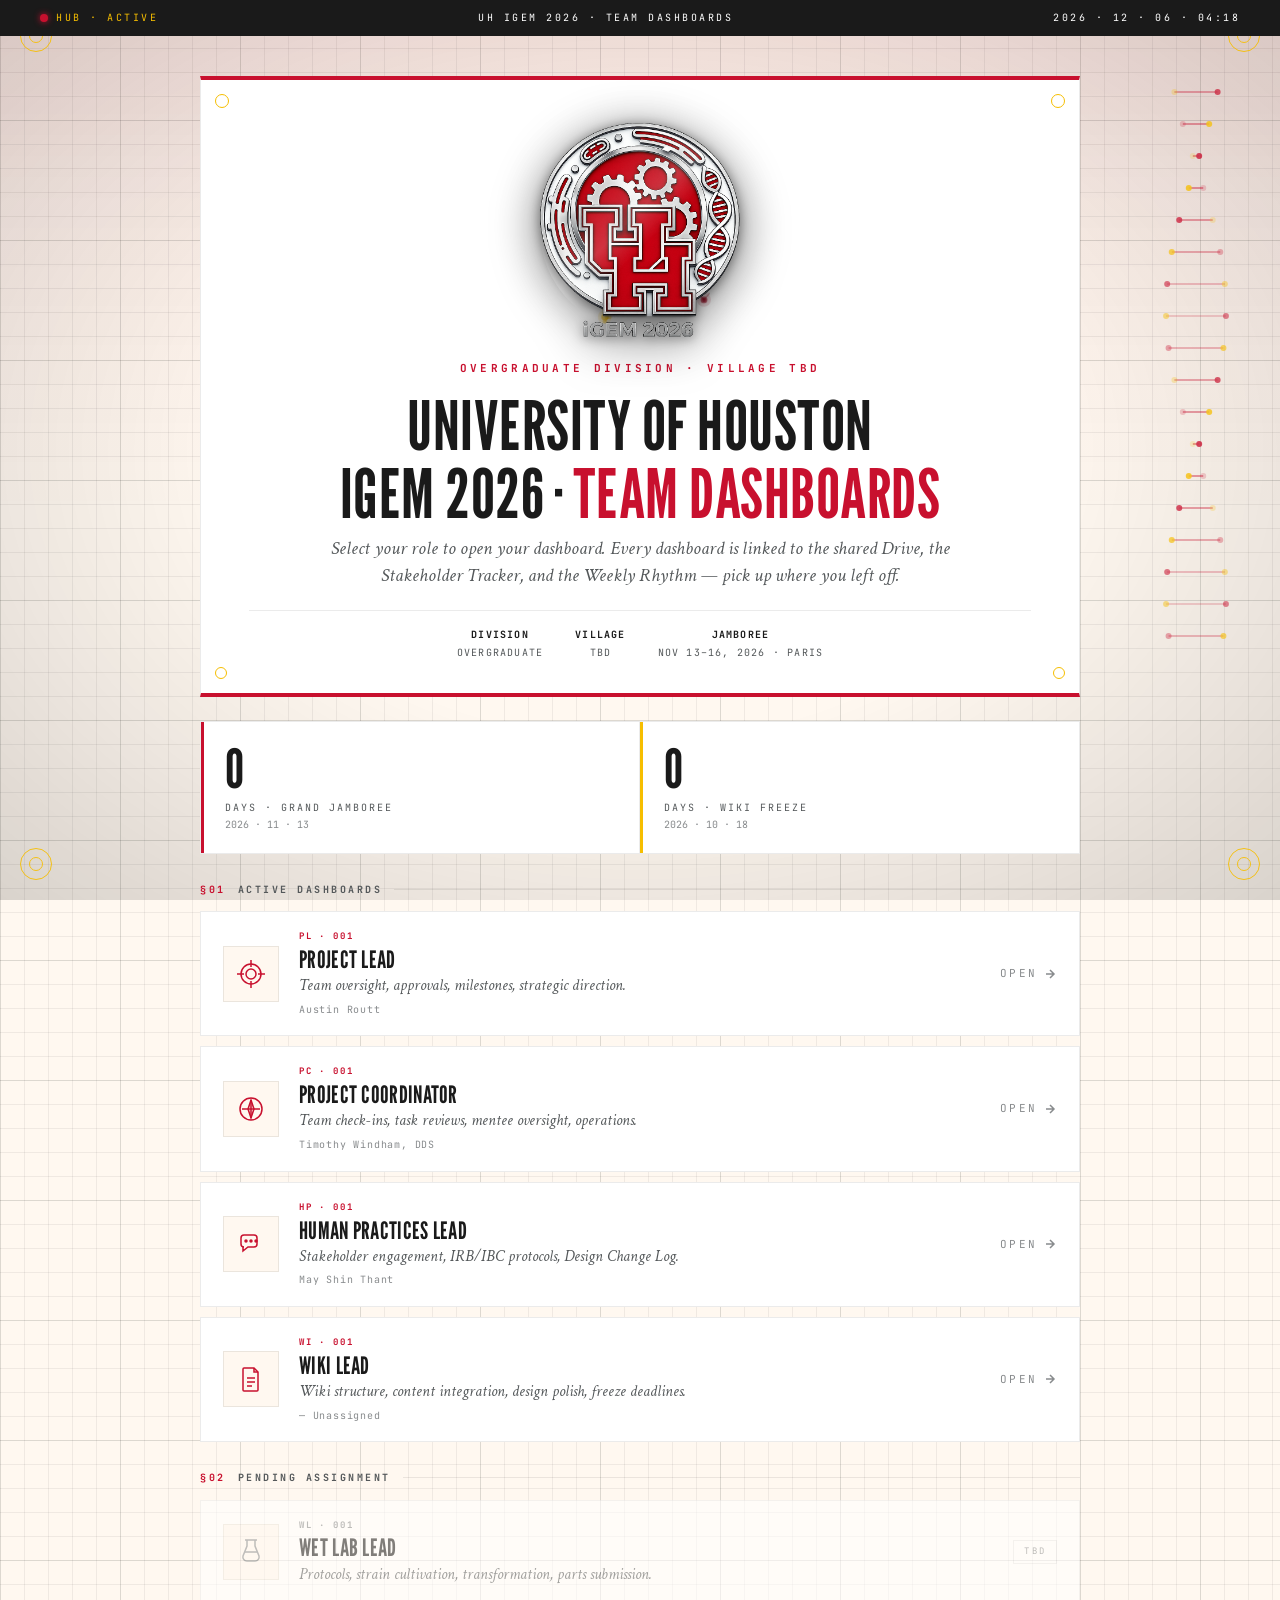
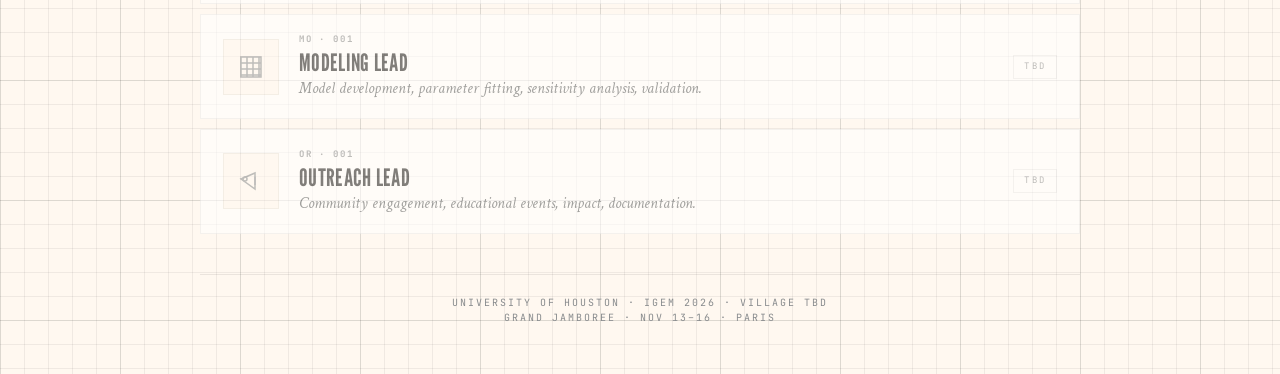
==== commit 3f249839: "Medal effect: stop spin, fix clipping, attach CRISPR to logo - Remove spinning animation from hub lo" ====
--- a/index.html
+++ b/index.html
@@ -48,9 +48,9 @@
     background:linear-gradient(180deg,rgba(200,16,46,0.07) 0%,rgba(200,16,46,0.03) 40%,transparent 100%);
   }
 
-  /* CRISPR canvas */
+  /* CRISPR canvas — scrolls with page, behind medal */
   #crispr-canvas{
-    position:fixed;top:0;left:0;width:100%;height:100%;pointer-events:none;z-index:3;
+    position:absolute;top:0;left:0;width:100%;height:100%;pointer-events:none;z-index:1;
   }
 
   /* Corner registration marks */
@@ -105,6 +105,7 @@
     position:relative;
     margin-bottom:24px;
     text-align:center;
+    overflow:visible;
   }
   .hero::before,.hero::after,.hero .corner-bl,.hero .corner-br{
     content:"";position:absolute;width:12px;height:12px;
@@ -116,36 +117,19 @@
   .hero .corner-br{bottom:14px;right:14px}
   .hero-crest{
     display:flex;justify-content:center;align-items:center;margin:0 auto 20px;
-    perspective:800px;position:relative;
+    position:relative;z-index:5;
   }
   .hero-crest img{
-    width:192px !important;height:192px !important;
-    animation:medallion-img-spin 6s ease-in-out infinite;
-    filter:drop-shadow(0 4px 16px rgba(0,0,0,0.25)) drop-shadow(0 1px 2px rgba(0,0,0,0.4));
-    border-radius:50%;
-    background:radial-gradient(circle at 38% 35%,rgba(255,255,255,0.45) 0%,rgba(255,255,255,0) 60%);
-  }
-  /* position:relative already set above */
+    width:220px !important;height:220px !important;
+    filter:drop-shadow(0 8px 24px rgba(0,0,0,0.4)) drop-shadow(0 2px 6px rgba(0,0,0,0.5));
+    position:relative;z-index:2;
+  }
+  /* Subtle shine overlay — static, no spin */
   .hero-crest::after{
-    content:"";position:absolute;top:0;left:50%;width:192px;height:192px;
-    transform:translateX(-50%);border-radius:50%;pointer-events:none;
-    background:linear-gradient(115deg,transparent 30%,rgba(255,255,255,0.4) 45%,transparent 55%);
-    animation:medallion-overlay-spin 6s ease-in-out infinite;
-    z-index:1;
-  }
-  @keyframes medallion-img-spin{
-    0%{transform:rotateY(0deg)}
-    40%{transform:rotateY(0deg)}
-    50%{transform:rotateY(180deg)}
-    90%{transform:rotateY(360deg)}
-    100%{transform:rotateY(360deg)}
-  }
-  @keyframes medallion-overlay-spin{
-    0%{transform:translateX(-50%) rotateY(0deg)}
-    40%{transform:translateX(-50%) rotateY(0deg)}
-    50%{transform:translateX(-50%) rotateY(180deg)}
-    90%{transform:translateX(-50%) rotateY(360deg)}
-    100%{transform:translateX(-50%) rotateY(360deg)}
+    content:"";position:absolute;top:50%;left:50%;width:200px;height:200px;
+    transform:translate(-50%,-50%);border-radius:50%;pointer-events:none;
+    background:linear-gradient(135deg,transparent 25%,rgba(255,255,255,0.2) 45%,transparent 55%);
+    z-index:3;
   }
   .hero-kicker{
     font-family:'JetBrains Mono',monospace;font-size:11px;
@@ -304,9 +288,6 @@
 </head>
 <body>
 
-<!-- CRISPR DNA strands canvas -->
-<canvas id="crispr-canvas"></canvas>
-
 <!-- Registration marks -->
 <div class="reg tl"></div><div class="reg tr"></div>
 <div class="reg bl"></div><div class="reg br"></div>
@@ -325,6 +306,7 @@
 
   <!-- Hero -->
   <header class="hero">
+    <canvas id="crispr-canvas"></canvas>
     <span class="corner-bl"></span><span class="corner-br"></span>
     <div class="hero-crest">
       <img src="assets/uh-igem-logo.png?v=4" alt="UH iGEM 2026">
@@ -572,30 +554,22 @@
   let originX, originY;
 
   function resize(){
-    canvas.width = window.innerWidth;
-    canvas.height = window.innerHeight;
-    // Find logo center — hero-crest is centered in the hub container
+    // Canvas is inside .hero — size it to the hero element
+    const hero = canvas.parentElement;
+    canvas.width = hero.offsetWidth;
+    canvas.height = hero.offsetHeight;
+    // Origin = center of the hero-crest (logo), relative to hero
     const crest = document.querySelector('.hero-crest');
     if(crest){
-      const r = crest.getBoundingClientRect();
-      originX = r.left + r.width/2;
-      originY = r.top + r.height/2 + window.scrollY;
+      originX = crest.offsetLeft + crest.offsetWidth/2;
+      originY = crest.offsetTop + crest.offsetHeight/2;
     } else {
       originX = canvas.width/2;
-      originY = 280;
+      originY = 120;
     }
   }
   window.addEventListener('resize', resize);
   resize();
-  // Recalculate origin on scroll since canvas is fixed but logo scrolls
-  window.addEventListener('scroll', ()=>{
-    const crest = document.querySelector('.hero-crest');
-    if(crest){
-      const r = crest.getBoundingClientRect();
-      originX = r.left + r.width/2;
-      originY = r.top + r.height/2;
-    }
-  });
 
   // Directions: 0=right, 1=down, 2=left, 3=up
   const DX = [1, 0, -1, 0];
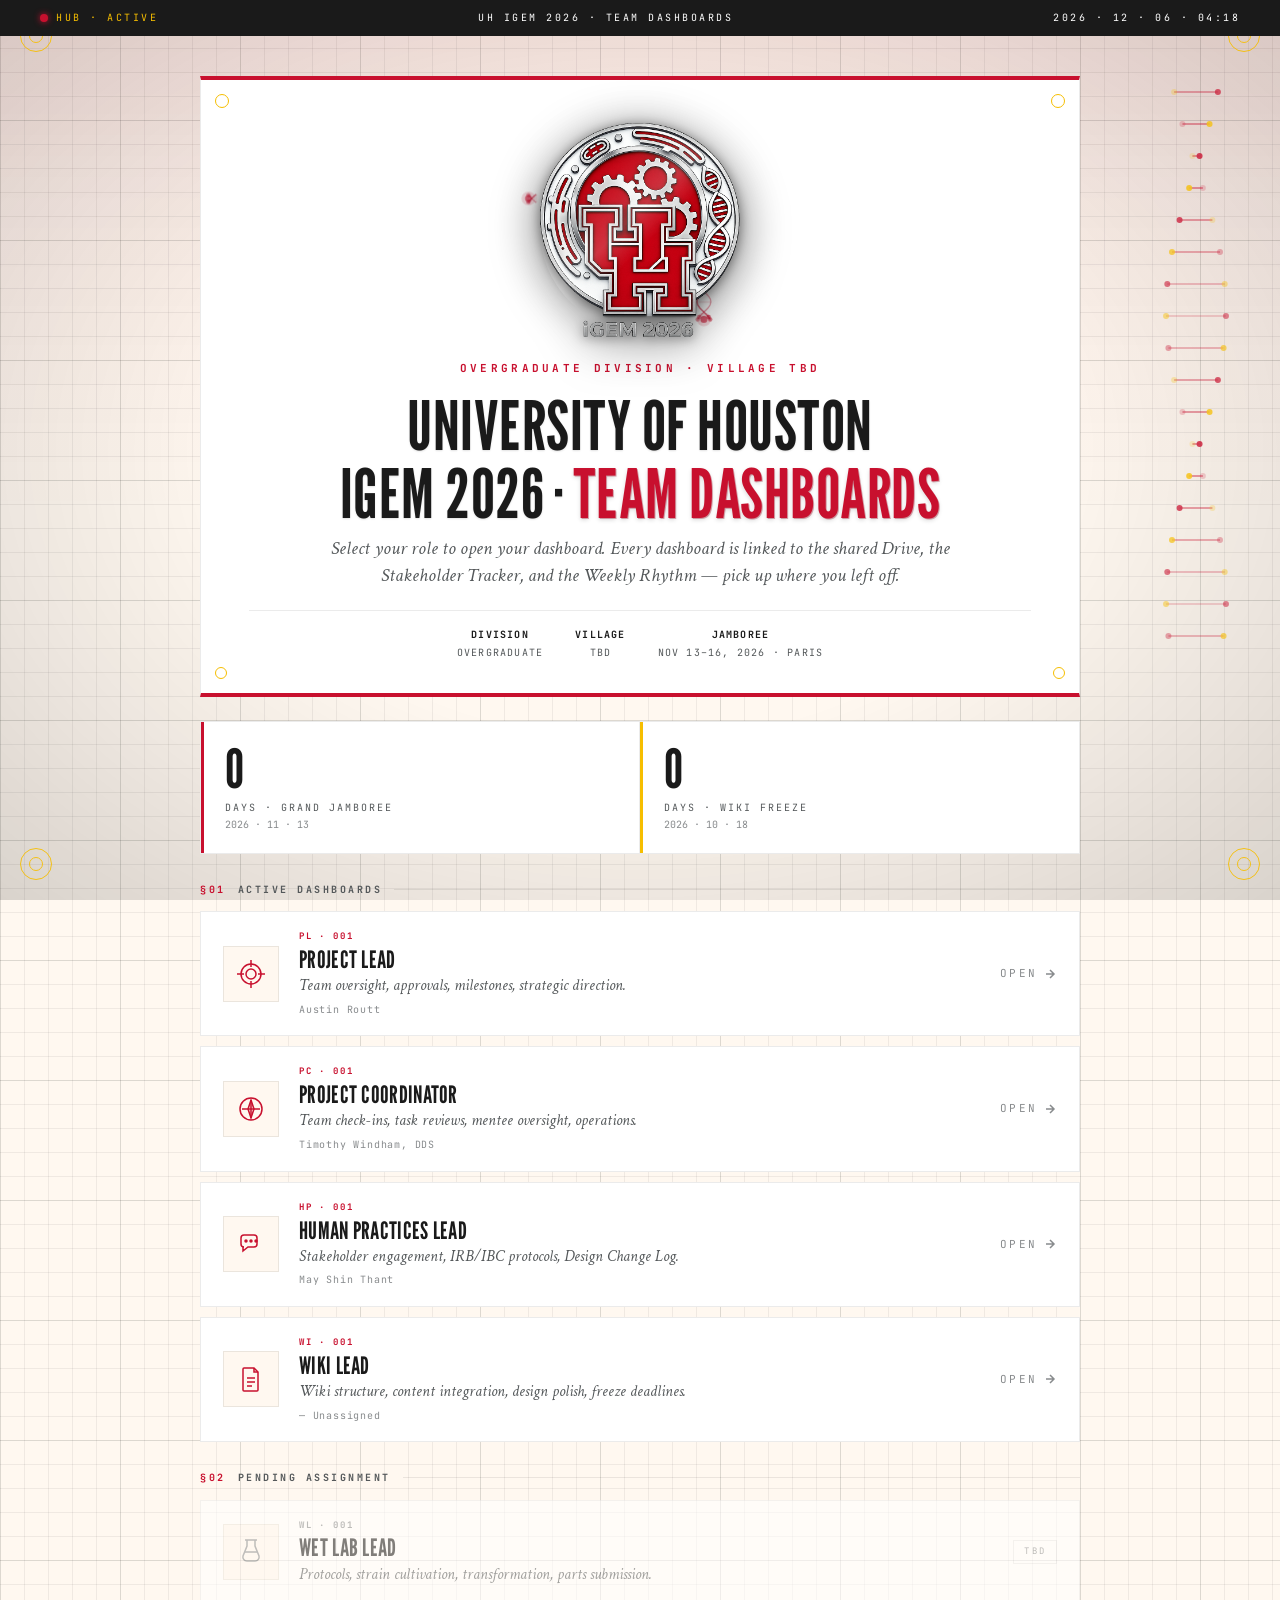
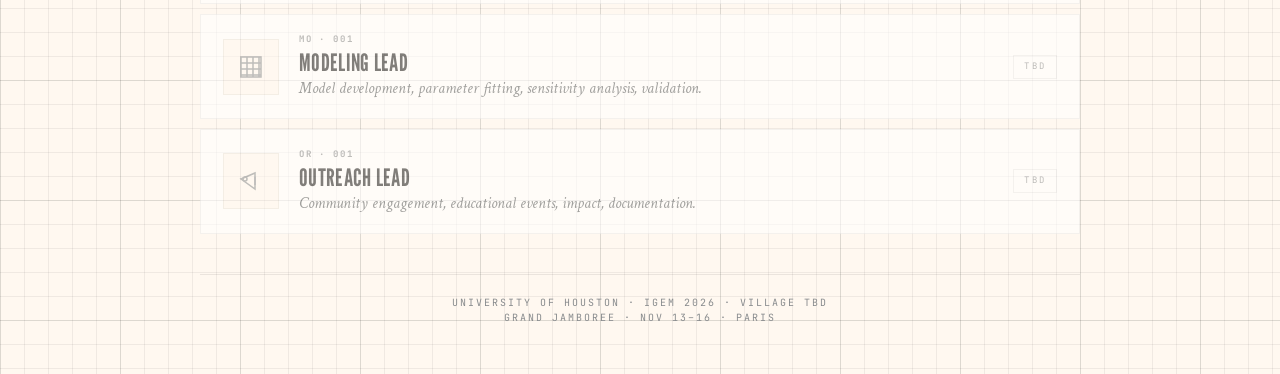
==== commit ee8d9c97: "Add text-shadow to hub h1 for readability over CRISPR strands - Dark scarlet shadow on iGEM 2026 em " ====
--- a/index.html
+++ b/index.html
@@ -141,8 +141,9 @@
     font-size:68px;line-height:1;letter-spacing:0.5px;
     font-weight:400;margin:0 0 8px;color:var(--ink);
     text-transform:uppercase;
-  }
-  .hero h1 em{color:var(--scarlet);font-style:normal}
+    text-shadow:0 1px 2px rgba(0,0,0,0.12);
+  }
+  .hero h1 em{color:var(--scarlet);font-style:normal;text-shadow:1px 1px 0 rgba(155,12,35,0.35), 0 2px 4px rgba(0,0,0,0.15)}
   .hero-sub{
     font-family:'Crimson Text',Georgia,serif;font-style:italic;
     font-size:19px;line-height:1.45;color:var(--slate);
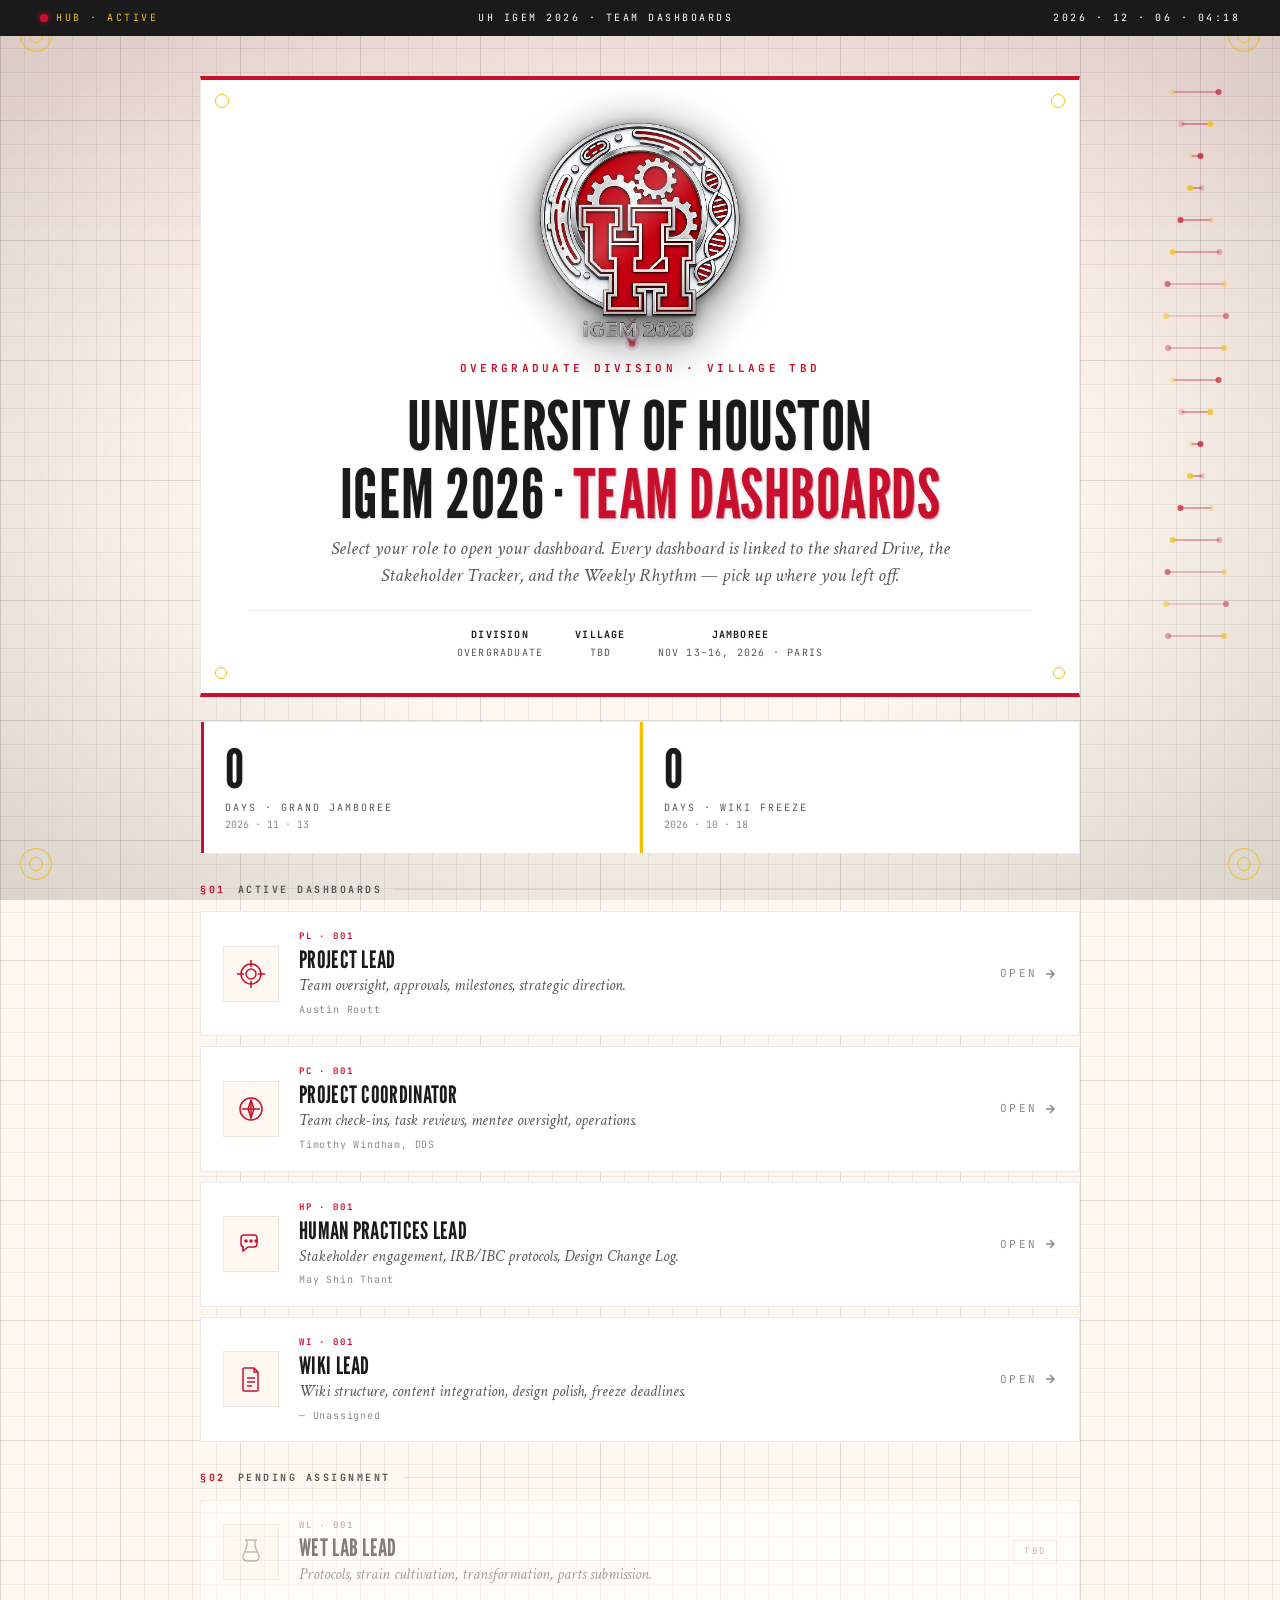
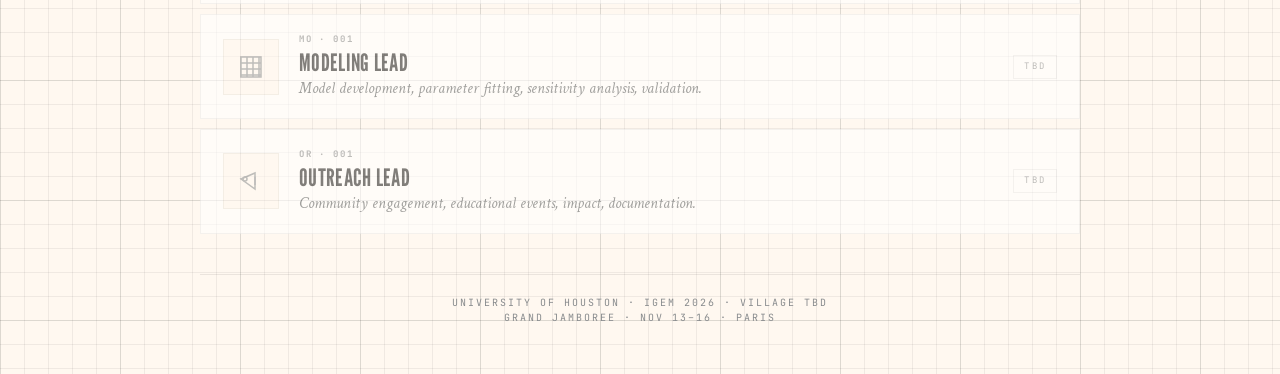
==== commit 7187e93f: "Refine CRISPR strands: scarlet only, shorter, head-to-tail fade - Removed gold/dark colors — all str" ====
--- a/index.html
+++ b/index.html
@@ -540,14 +540,13 @@
   const MAX_STRANDS = 7;
   const SPAWN_INTERVAL = 800; // ms between spawns
   const STRAND_SPEED = 0.9; // grid cells per second
-  const MAX_SEGMENTS = 28; // max grid cells before dying
+  const MAX_SEGMENTS = 10; // max grid cells before dying
   const HELIX_WIDTH = 7; // width of the double helix rendering
   const TURN_CHANCE = 0.35; // chance to turn at each intersection
   const COLORS = [
     {r:200,g:16,b:46},   // scarlet
-    {r:200,g:16,b:46},   // scarlet (weighted)
-    {r:246,g:190,b:0},   // gold
-    {r:155,g:12,b:35},   // scarlet-dark
+    {r:200,g:16,b:46},   // scarlet
+    {r:180,g:14,b:42},   // scarlet-deep
   ];
 
   let strands = [];
@@ -601,10 +600,10 @@
       color: color,
       progress: 0,        // fractional grid cells traveled in current segment
       segments: 0,         // total segments traveled
-      maxSegments: MAX_SEGMENTS - Math.floor(Math.random()*12),
+      maxSegments: MAX_SEGMENTS - Math.floor(Math.random()*2),
       alive: true,
       age: 0,
-      fadeStart: 0.7 + Math.random()*0.25, // starting opacity
+      fadeStart: 0.55 + Math.random()*0.15, // starting opacity
       helixPhase: Math.random() * Math.PI * 2,
       speed: STRAND_SPEED * (0.7 + Math.random()*0.6),
     });
@@ -693,7 +692,7 @@
       const midPx = (p0.x+p1.x)/2, midPy = (p0.y+p1.y)/2;
       const midDist = distFromOrigin({x:midPx,y:midPy});
       const distFade = Math.max(0, 1 - midDist/(canvas.width*0.45));
-      const segFade = Math.max(0, 1 - i/(s.maxSegments*0.7));
+      const segFade = Math.max(0, 1 - i/(s.maxSegments*0.35));
       const lifeFade = s.alive ? 1 : Math.max(0, 1 - (s.age - s.segments/s.speed)*2);
       const alpha = s.fadeStart * distFade * segFade * lifeFade;
       if(alpha < 0.01) continue;
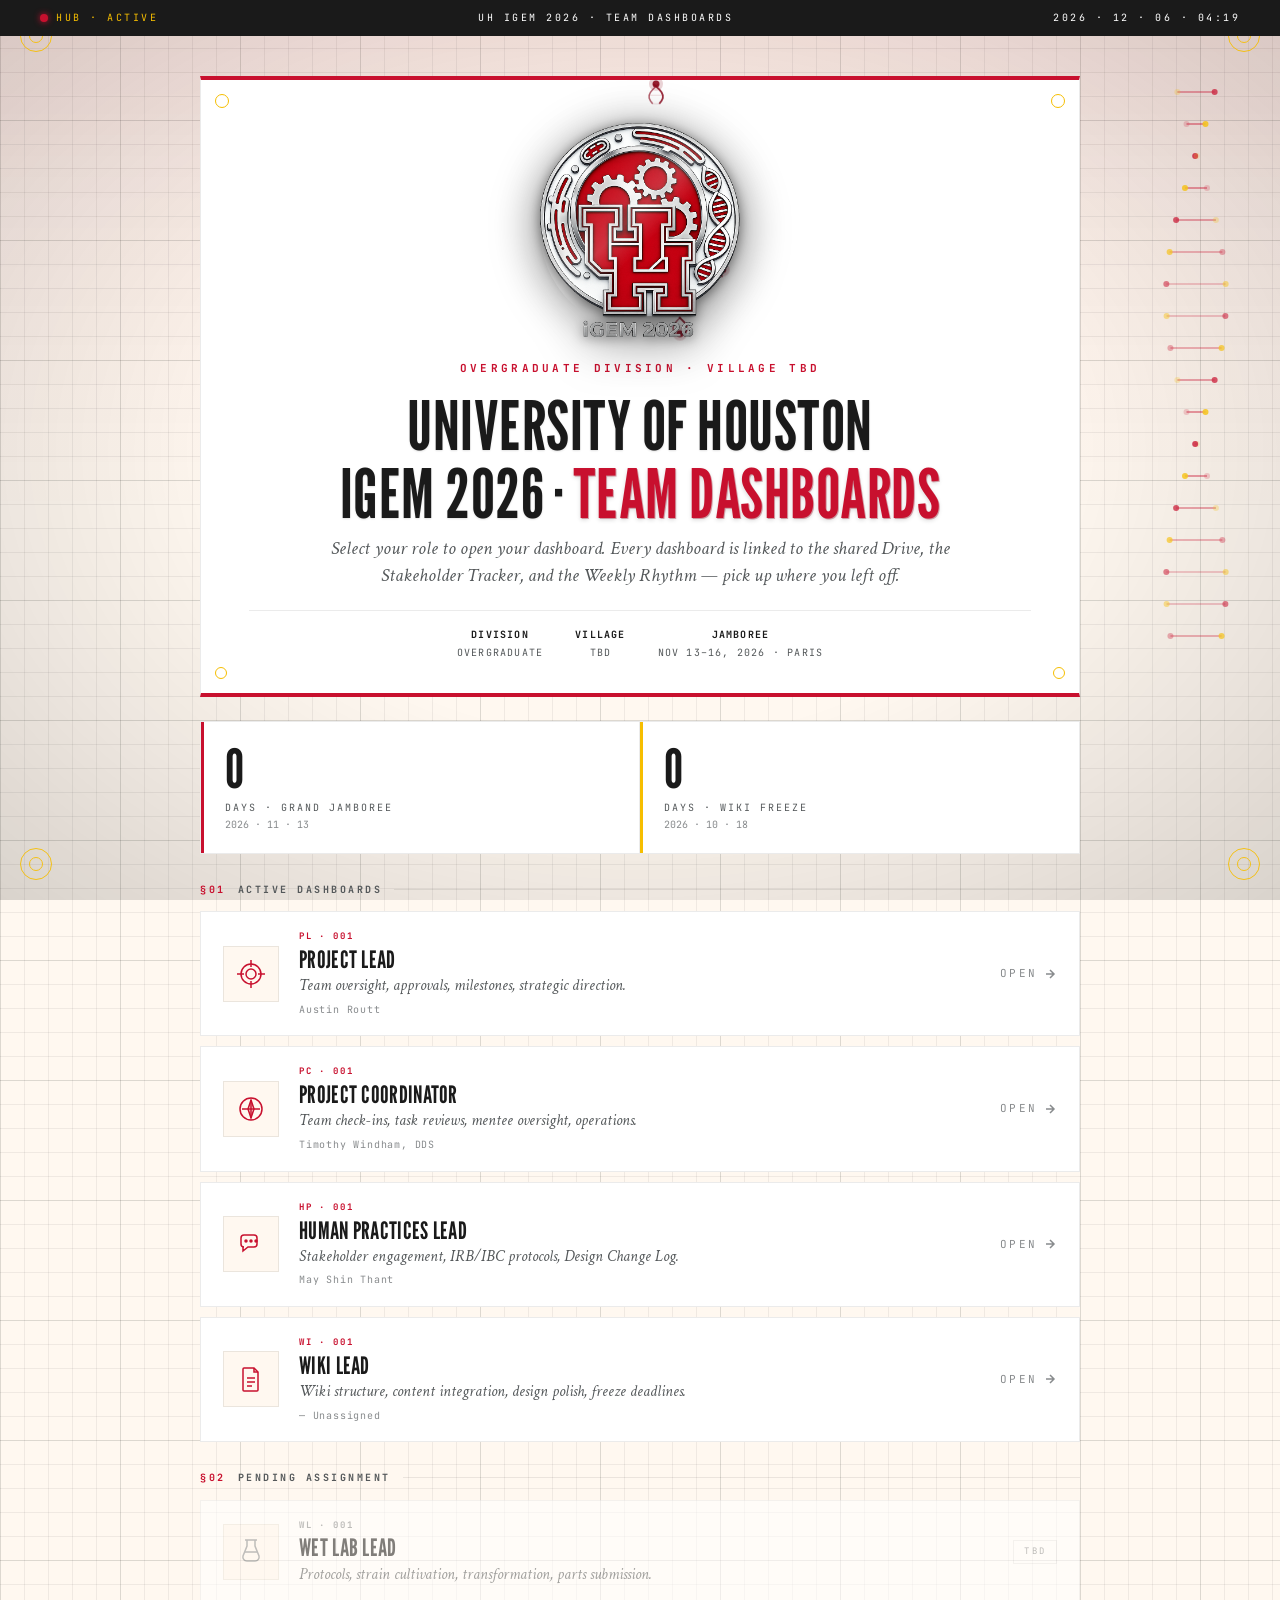
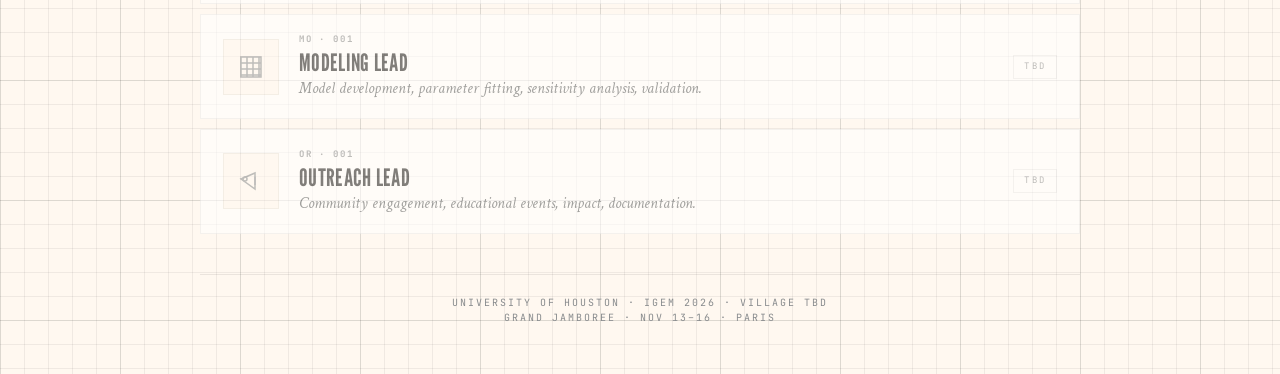
==== commit 091cd856: "Rewrite CRISPR strands: dark head, fading trail, wave spawning, dissolve - Dark scarlet head leads e" ====
--- a/index.html
+++ b/index.html
@@ -531,34 +531,28 @@
 requestAnimationFrame(animHelix);
 
 // ========= CRISPR DNA Strands =========
-// Guide RNA strands radiate from logo, following grid lines like a maze,
-// randomly turning at intersections, fading with distance
 (function(){
   const canvas = document.getElementById('crispr-canvas');
+  if(!canvas) return;
   const ctx = canvas.getContext('2d');
-  const GRID = 24; // matches background grid
-  const MAX_STRANDS = 7;
-  const SPAWN_INTERVAL = 800; // ms between spawns
-  const STRAND_SPEED = 0.9; // grid cells per second
-  const MAX_SEGMENTS = 10; // max grid cells before dying
-  const HELIX_WIDTH = 7; // width of the double helix rendering
-  const TURN_CHANCE = 0.35; // chance to turn at each intersection
-  const COLORS = [
-    {r:200,g:16,b:46},   // scarlet
-    {r:200,g:16,b:46},   // scarlet
-    {r:180,g:14,b:42},   // scarlet-deep
-  ];
+  const GRID = 24;
+  const WAVE_SIZE = 3;
+  const WAVE_PAUSE = 10000;
+  const STRAND_SPEED = 0.55;
+  const MAX_SEGMENTS = 14;
+  const HELIX_WIDTH = 7;
+  const TURN_CHANCE = 0.28;
+  const HEAD_COLOR = {r:140,g:10,b:30};
+  const BODY_COLOR = {r:200,g:16,b:46};
 
   let strands = [];
-  let lastSpawn = 0;
+  let lastWave = -WAVE_PAUSE;
   let originX, originY;
 
   function resize(){
-    // Canvas is inside .hero — size it to the hero element
     const hero = canvas.parentElement;
     canvas.width = hero.offsetWidth;
     canvas.height = hero.offsetHeight;
-    // Origin = center of the hero-crest (logo), relative to hero
     const crest = document.querySelector('.hero-crest');
     if(crest){
       originX = crest.offsetLeft + crest.offsetWidth/2;
@@ -571,49 +565,60 @@
   window.addEventListener('resize', resize);
   resize();
 
-  // Directions: 0=right, 1=down, 2=left, 3=up
   const DX = [1, 0, -1, 0];
   const DY = [0, 1, 0, -1];
 
-  function spawnStrand(){
-    // Pick a random initial direction radiating outward from logo
-    const angle = Math.random() * Math.PI * 2;
-    // Start 3-4 grid cells out from the logo center
-    const startDist = (3 + Math.random() * 2) * GRID;
-    const sx = originX + Math.cos(angle) * startDist;
-    const sy = originY + Math.sin(angle) * startDist;
-    // Snap to nearest grid intersection
-    const gx = Math.round(sx / GRID) * GRID;
-    const gy = Math.round(sy / GRID) * GRID;
-
-    // Pick initial direction closest to outward angle
-    let bestDir = 0, bestDot = -Infinity;
-    for(let d=0;d<4;d++){
-      const dot = Math.cos(angle)*DX[d] + Math.sin(angle)*DY[d];
-      if(dot > bestDot){ bestDot=dot; bestDir=d; }
-    }
-
-    const color = COLORS[Math.floor(Math.random()*COLORS.length)];
-    strands.push({
-      points: [{x:gx, y:gy}],
-      dir: bestDir,
-      color: color,
-      progress: 0,        // fractional grid cells traveled in current segment
-      segments: 0,         // total segments traveled
-      maxSegments: MAX_SEGMENTS - Math.floor(Math.random()*2),
-      alive: true,
-      age: 0,
-      fadeStart: 0.55 + Math.random()*0.15, // starting opacity
-      helixPhase: Math.random() * Math.PI * 2,
-      speed: STRAND_SPEED * (0.7 + Math.random()*0.6),
-    });
+  function spawnWave(){
+    const count = WAVE_SIZE + Math.floor(Math.random()*2);
+    for(let w=0; w<count; w++){
+      const angle = Math.random() * Math.PI * 2;
+      const startDist = (3 + Math.random() * 2) * GRID;
+      const sx = originX + Math.cos(angle) * startDist;
+      const sy = originY + Math.sin(angle) * startDist;
+      const gx = Math.round(sx / GRID) * GRID;
+      const gy = Math.round(sy / GRID) * GRID;
+      let bestDir = 0, bestDot = -Infinity;
+      for(let d=0;d<4;d++){
+        const dot = Math.cos(angle)*DX[d] + Math.sin(angle)*DY[d];
+        if(dot > bestDot){ bestDot=dot; bestDir=d; }
+      }
+      strands.push({
+        points: [{x:gx, y:gy}],
+        dir: bestDir,
+        progress: 0,
+        segments: 0,
+        maxSegments: MAX_SEGMENTS - Math.floor(Math.random()*2),
+        alive: true,
+        age: 0,
+        helixPhase: Math.random() * Math.PI * 2,
+        speed: STRAND_SPEED * (0.8 + Math.random()*0.4),
+        dissolving: false,
+        dissolveAge: 0,
+      });
+    }
   }
 
   function updateStrand(s, dt){
     if(!s.alive) return;
     s.age += dt;
+    if(!s.dissolving && s.points.length > 0){
+      const head = s.points[s.points.length-1];
+      const headX = head.x + DX[s.dir]*GRID*s.progress;
+      const headY = head.y + DY[s.dir]*GRID*s.progress;
+      if(Math.abs(headX - originX) > canvas.width * 0.35 ||
+         Math.abs(headY - originY) > canvas.height * 0.4){
+        s.dissolving = true;
+        s.dissolveAge = 0;
+      }
+    }
+    if(s.dissolving){
+      s.dissolveAge += dt;
+      if(s.dissolveAge > 2.5){
+        s.alive = false;
+        return;
+      }
+    }
     s.progress += s.speed * dt;
-
     if(s.progress >= 1){
       s.progress -= 1;
       s.segments++;
@@ -621,28 +626,20 @@
       const nx = last.x + DX[s.dir]*GRID;
       const ny = last.y + DY[s.dir]*GRID;
       s.points.push({x:nx, y:ny});
-
-      // Check if off screen or too many segments
       if(nx < -GRID || nx > canvas.width+GRID || ny < -GRID || ny > canvas.height+GRID || s.segments >= s.maxSegments){
         s.alive = false;
         return;
       }
-
-      // Possibly turn at this intersection
       if(Math.random() < TURN_CHANCE){
-        // Turn 90 degrees left or right
         const turnDir = Math.random() < 0.5 ? 1 : -1;
         s.dir = (s.dir + turnDir + 4) % 4;
       }
-      // Small chance to reverse (U-turn feels unnatural, skip)
     }
   }
 
   function drawStrand(s){
     if(s.points.length < 2 && s.progress < 0.1) return;
-
     const pts = [...s.points];
-    // Add the in-progress point
     if(s.alive){
       const last = pts[pts.length-1];
       pts.push({
@@ -650,31 +647,18 @@
         y: last.y + DY[s.dir]*GRID*s.progress,
       });
     }
-
-    // Distance from origin for fade calculation
-    const distFromOrigin = (pt)=>{
-      const dx = pt.x - originX;
-      const dy = pt.y - originY;
-      return Math.sqrt(dx*dx+dy*dy);
-    };
-
-    // Draw double helix along the path
-    const c = s.color;
-    for(let i=0; i<pts.length-1; i++){
+    const totalSegs = pts.length - 1;
+    const dissolveMul = s.dissolving ? Math.max(0, 1 - s.dissolveAge/2.5) : 1;
+
+    for(let i=0; i<totalSegs; i++){
       const p0 = pts[i];
       const p1 = pts[i+1];
-
-      // Segment direction
       const sdx = p1.x - p0.x;
       const sdy = p1.y - p0.y;
       const segLen = Math.sqrt(sdx*sdx+sdy*sdy);
       if(segLen < 1) continue;
-
-      // Normal perpendicular to direction
       const nx = -sdy/segLen;
       const ny = sdx/segLen;
-
-      // Draw backbone lines along this segment (continuous paths)
       const steps = Math.ceil(segLen/3);
       let path1 = [], path2 = [];
       for(let j=0; j<=steps; j++){
@@ -687,69 +671,46 @@
         path1.push({x:px+nx*hw, y:py+ny*hw});
         path2.push({x:px-nx*hw, y:py-ny*hw});
       }
-
-      // Segment alpha
-      const midPx = (p0.x+p1.x)/2, midPy = (p0.y+p1.y)/2;
-      const midDist = distFromOrigin({x:midPx,y:midPy});
-      const distFade = Math.max(0, 1 - midDist/(canvas.width*0.45));
-      const segFade = Math.max(0, 1 - i/(s.maxSegments*0.35));
-      const lifeFade = s.alive ? 1 : Math.max(0, 1 - (s.age - s.segments/s.speed)*2);
-      const alpha = s.fadeStart * distFade * segFade * lifeFade;
-      if(alpha < 0.01) continue;
-
-      // Draw backbone line 1
+      const posFromHead = totalSegs - 1 - i;
+      const trailFade = Math.max(0, 1 - Math.pow(posFromHead / Math.max(totalSegs, 1), 0.7));
+      const isHead = posFromHead < 2;
+      const c = isHead ? HEAD_COLOR : BODY_COLOR;
+      const headBoost = isHead ? 0.85 : 0.65;
+      const alpha = headBoost * trailFade * dissolveMul;
+      if(alpha < 0.008) continue;
+
       ctx.beginPath();
       ctx.moveTo(path1[0].x, path1[0].y);
       for(let j=1;j<path1.length;j++) ctx.lineTo(path1[j].x, path1[j].y);
-      ctx.strokeStyle = `rgba(${c.r},${c.g},${c.b},${alpha*0.85})`;
-      ctx.lineWidth = 1.5;
+      ctx.strokeStyle = 'rgba('+c.r+','+c.g+','+c.b+','+alpha+')';
+      ctx.lineWidth = isHead ? 1.8 : 1.3;
       ctx.stroke();
-
-      // Draw backbone line 2
       ctx.beginPath();
       ctx.moveTo(path2[0].x, path2[0].y);
       for(let j=1;j<path2.length;j++) ctx.lineTo(path2[j].x, path2[j].y);
-      ctx.strokeStyle = `rgba(${c.r},${c.g},${c.b},${alpha*0.6})`;
-      ctx.lineWidth = 1.2;
+      ctx.strokeStyle = 'rgba('+c.r+','+c.g+','+c.b+','+(alpha*0.75)+')';
+      ctx.lineWidth = isHead ? 1.5 : 1;
       ctx.stroke();
-
-      // Draw rungs every ~8px
       for(let j=0; j<path1.length; j+=3){
         ctx.beginPath();
         ctx.moveTo(path1[j].x, path1[j].y);
         ctx.lineTo(path2[j].x, path2[j].y);
-        ctx.strokeStyle = `rgba(${c.r},${c.g},${c.b},${alpha*0.35})`;
-        ctx.lineWidth = 0.7;
+        ctx.strokeStyle = 'rgba('+c.r+','+c.g+','+c.b+','+(alpha*0.3)+')';
+        ctx.lineWidth = 0.6;
         ctx.stroke();
       }
-
-      // Draw backbone dots at segment ends
-      const dotR = 2.2;
-      ctx.beginPath();
-      ctx.arc(path1[path1.length-1].x, path1[path1.length-1].y, dotR, 0, Math.PI*2);
-      ctx.fillStyle = `rgba(${c.r},${c.g},${c.b},${alpha*0.9})`;
-      ctx.fill();
-      ctx.beginPath();
-      ctx.arc(path2[path2.length-1].x, path2[path2.length-1].y, dotR, 0, Math.PI*2);
-      ctx.fillStyle = `rgba(${c.r},${c.g},${c.b},${alpha*0.65})`;
-      ctx.fill();
-    }
-
-    // Draw a bright head at the leading edge if alive
+    }
     if(s.alive && pts.length >= 2){
       const head = pts[pts.length-1];
-      const dist = distFromOrigin(head);
-      const distFade = Math.max(0, 1 - dist/(canvas.width*0.45));
-      const alpha = s.fadeStart * distFade;
-      if(alpha > 0.02){
+      const ha = 0.9 * dissolveMul;
+      if(ha > 0.02){
         ctx.beginPath();
         ctx.arc(head.x, head.y, 3.5, 0, Math.PI*2);
-        ctx.fillStyle = `rgba(${c.r},${c.g},${c.b},${alpha*0.95})`;
+        ctx.fillStyle = 'rgba('+HEAD_COLOR.r+','+HEAD_COLOR.g+','+HEAD_COLOR.b+','+ha+')';
         ctx.fill();
-        // Glow
         ctx.beginPath();
         ctx.arc(head.x, head.y, 7, 0, Math.PI*2);
-        ctx.fillStyle = `rgba(${c.r},${c.g},${c.b},${alpha*0.25})`;
+        ctx.fillStyle = 'rgba('+HEAD_COLOR.r+','+HEAD_COLOR.g+','+HEAD_COLOR.b+','+(ha*0.2)+')';
         ctx.fill();
       }
     }
@@ -761,32 +722,24 @@
     if(!prevT) prevT = ts;
     const dt = Math.min((ts - prevT)/1000, 0.1);
     prevT = ts;
-
-    // Spawn new strands
-    if(ts - lastSpawn > SPAWN_INTERVAL && strands.filter(s=>s.alive).length < MAX_STRANDS){
-      spawnStrand();
-      lastSpawn = ts;
-    }
-
-    // Clear
+    const aliveCount = strands.filter(s=>s.alive && !s.dissolving).length;
+    if(ts - lastWave > WAVE_PAUSE && aliveCount === 0){
+      spawnWave();
+      lastWave = ts;
+    }
     ctx.clearRect(0, 0, canvas.width, canvas.height);
-
-    // Update and draw
     strands.forEach(s=>{
       updateStrand(s, dt);
       drawStrand(s);
     });
-
-    // Remove dead strands that have fully faded
-    strands = strands.filter(s=> s.alive || s.age < s.segments/s.speed + 2);
-
+    strands = strands.filter(s=> s.alive || (s.dissolving && s.dissolveAge < 3));
     if(!document.hidden){ requestAnimationFrame(animCRISPR); }
     else { running = false; }
   }
   function startCRISPR(){
     if(running) return;
     running = true;
-    prevT = null; // reset so dt doesn't spike after tab was hidden
+    prevT = null;
     requestAnimationFrame(animCRISPR);
   }
   document.addEventListener('visibilitychange', ()=>{
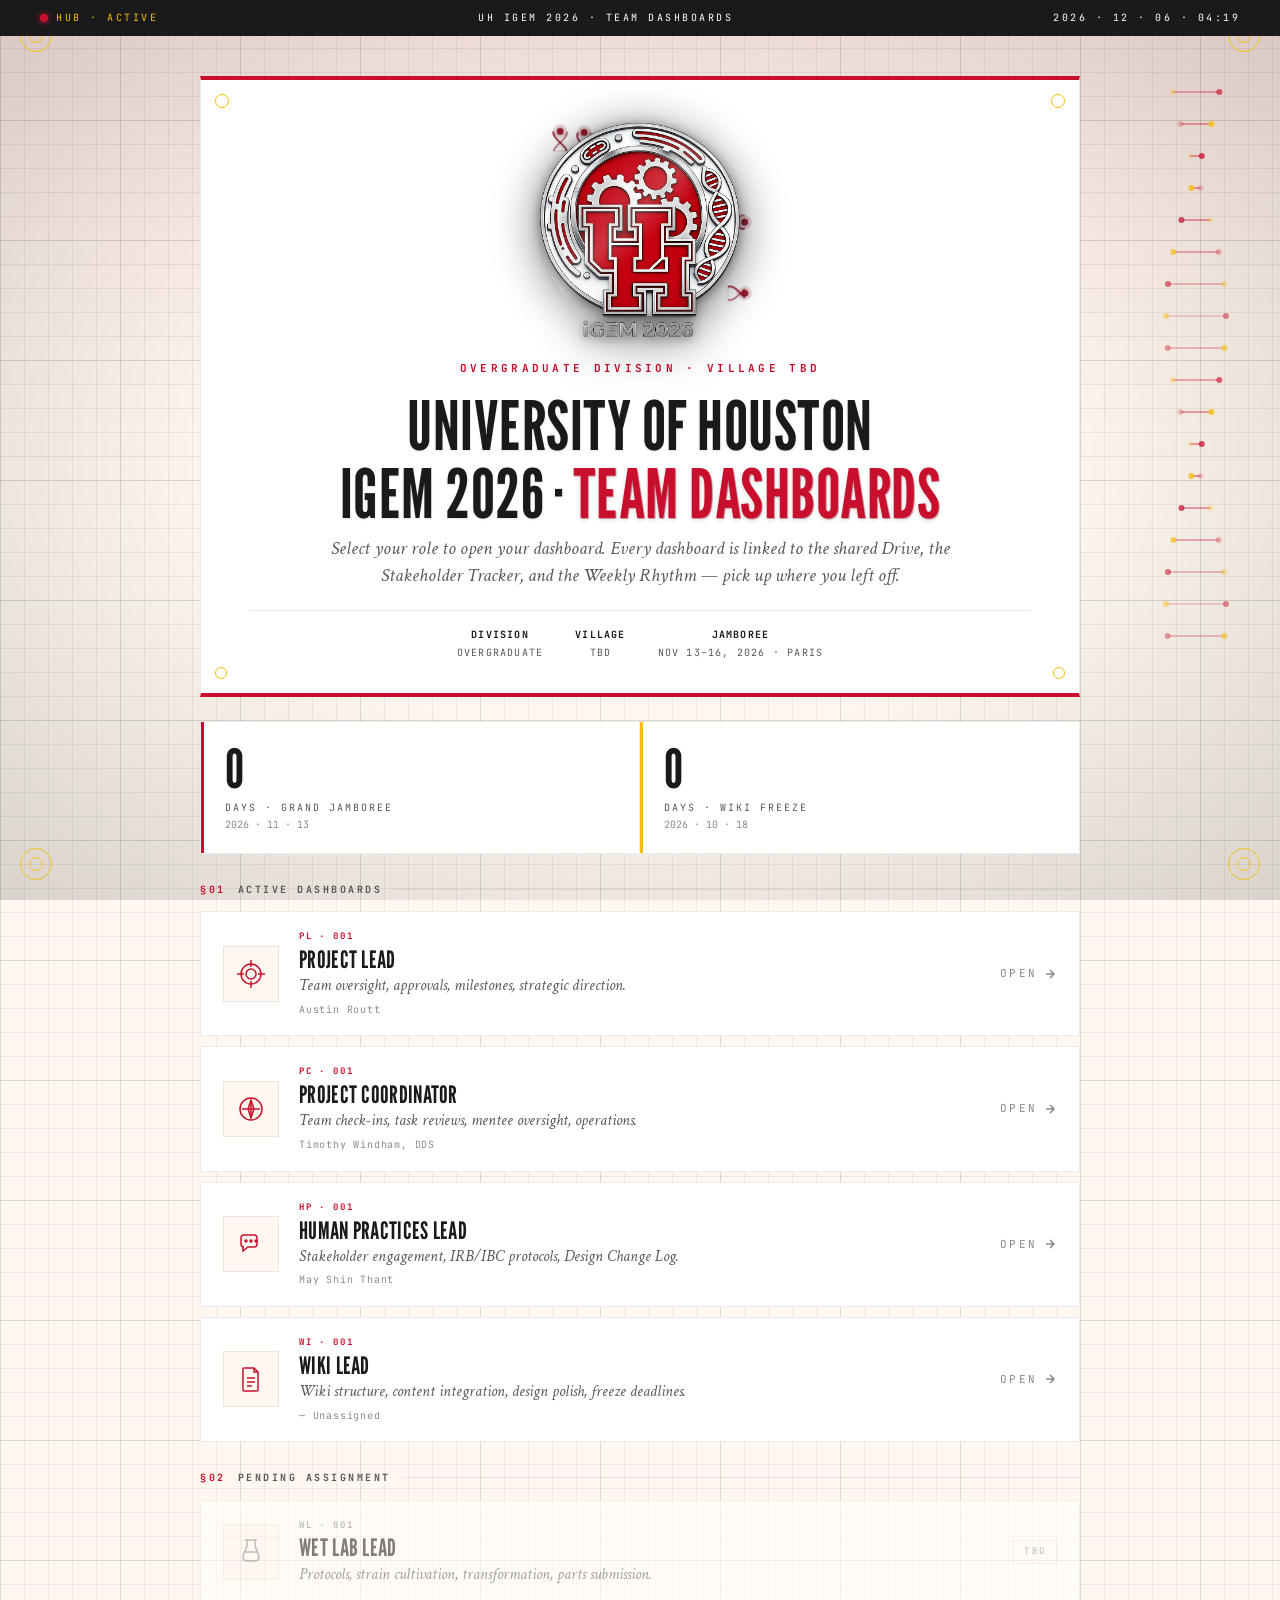
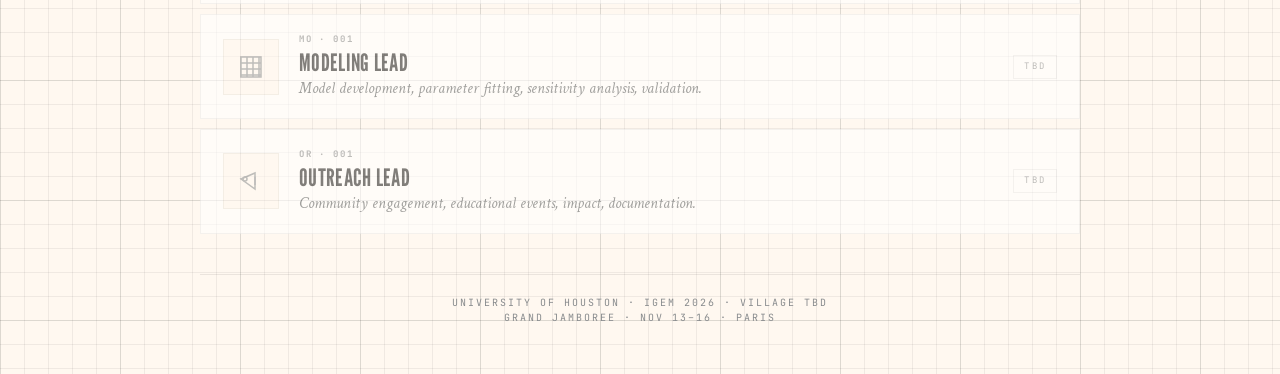
==== commit 0b5fe345: "CRISPR strands: more per wave, always move away from logo, hub full travel - Increased wave size fro" ====
--- a/index.html
+++ b/index.html
@@ -536,10 +536,10 @@
   if(!canvas) return;
   const ctx = canvas.getContext('2d');
   const GRID = 24;
-  const WAVE_SIZE = 3;
+  const WAVE_SIZE = 5;
   const WAVE_PAUSE = 10000;
   const STRAND_SPEED = 0.55;
-  const MAX_SEGMENTS = 14;
+  const MAX_SEGMENTS = 22;
   const HELIX_WIDTH = 7;
   const TURN_CHANCE = 0.28;
   const HEAD_COLOR = {r:140,g:10,b:30};
@@ -605,8 +605,9 @@
       const head = s.points[s.points.length-1];
       const headX = head.x + DX[s.dir]*GRID*s.progress;
       const headY = head.y + DY[s.dir]*GRID*s.progress;
-      if(Math.abs(headX - originX) > canvas.width * 0.35 ||
-         Math.abs(headY - originY) > canvas.height * 0.4){
+      // Hub: allow full card travel — dissolve only near edges
+      if(headX < GRID*2 || headX > canvas.width - GRID*2 ||
+         headY < GRID*2 || headY > canvas.height - GRID*2){
         s.dissolving = true;
         s.dissolveAge = 0;
       }
@@ -631,8 +632,19 @@
         return;
       }
       if(Math.random() < TURN_CHANCE){
-        const turnDir = Math.random() < 0.5 ? 1 : -1;
-        s.dir = (s.dir + turnDir + 4) % 4;
+        // Never turn back toward the logo — only allow turns that move away from origin
+        const last2 = s.points[s.points.length-1];
+        const candidates = [];
+        for(let cd=0; cd<4; cd++){
+          const testX = last2.x + DX[cd]*GRID;
+          const testY = last2.y + DY[cd]*GRID;
+          const curDist = Math.abs(last2.x - originX) + Math.abs(last2.y - originY);
+          const newDist = Math.abs(testX - originX) + Math.abs(testY - originY);
+          if(newDist >= curDist) candidates.push(cd);
+        }
+        if(candidates.length > 0){
+          s.dir = candidates[Math.floor(Math.random()*candidates.length)];
+        }
       }
     }
   }
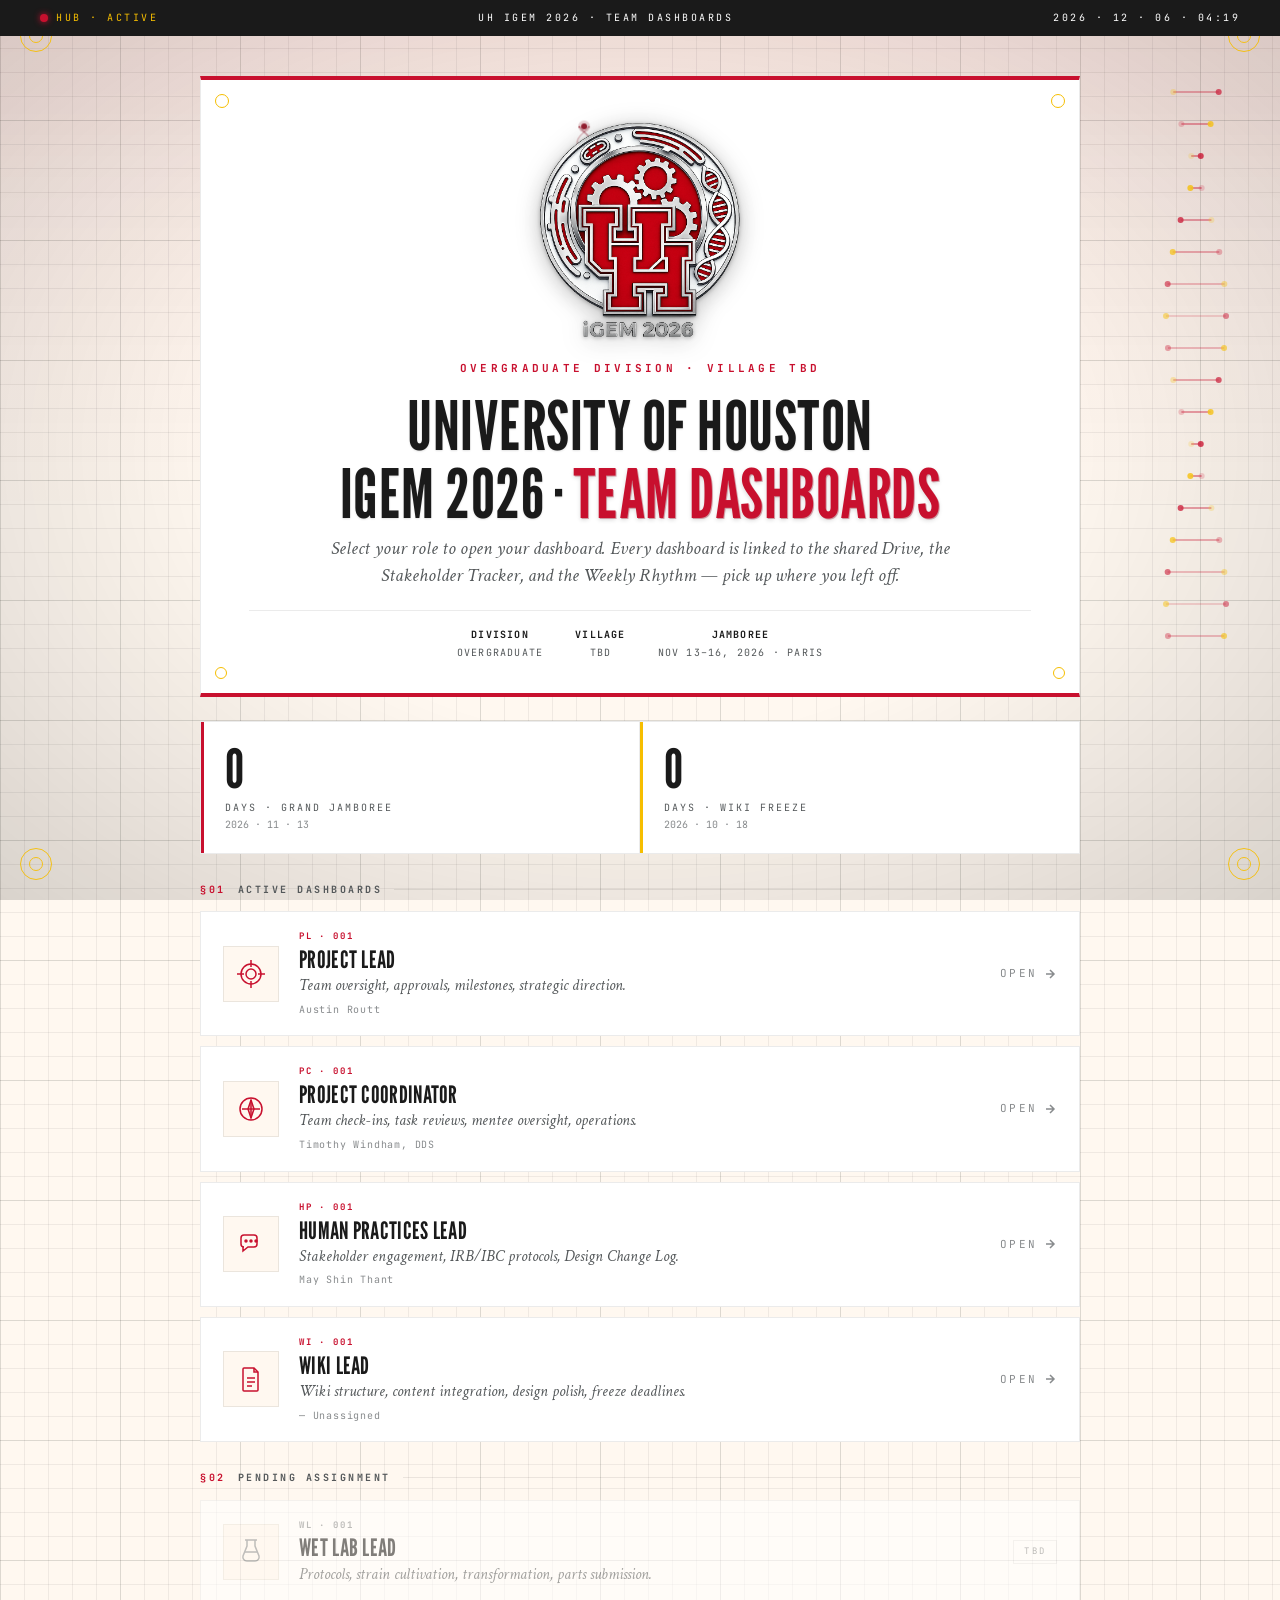
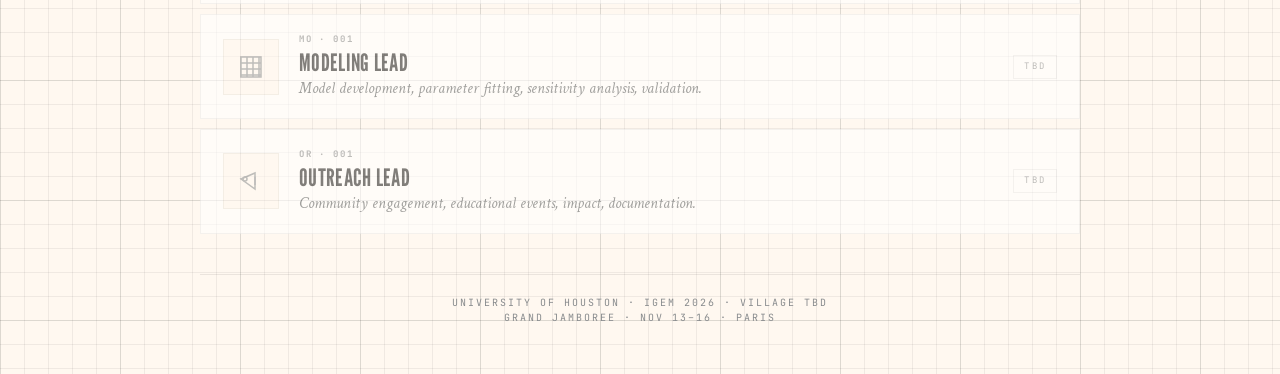
==== commit 7c2c16c5: "Apply dashboard CRISPR strand rules to hub page and fix logo - Distance-based dissolve (35% width / " ====
--- a/index.html
+++ b/index.html
@@ -121,15 +121,8 @@
   }
   .hero-crest img{
     width:220px !important;height:220px !important;
-    filter:drop-shadow(0 8px 24px rgba(0,0,0,0.4)) drop-shadow(0 2px 6px rgba(0,0,0,0.5));
+    filter:drop-shadow(0 4px 12px rgba(0,0,0,0.2)) drop-shadow(0 1px 2px rgba(0,0,0,0.3));
     position:relative;z-index:2;
-  }
-  /* Subtle shine overlay — static, no spin */
-  .hero-crest::after{
-    content:"";position:absolute;top:50%;left:50%;width:200px;height:200px;
-    transform:translate(-50%,-50%);border-radius:50%;pointer-events:none;
-    background:linear-gradient(135deg,transparent 25%,rgba(255,255,255,0.2) 45%,transparent 55%);
-    z-index:3;
   }
   .hero-kicker{
     font-family:'JetBrains Mono',monospace;font-size:11px;
@@ -563,6 +556,7 @@
     }
   }
   window.addEventListener('resize', resize);
+  setTimeout(resize, 100);
   resize();
 
   const DX = [1, 0, -1, 0];
@@ -572,7 +566,7 @@
     const count = WAVE_SIZE + Math.floor(Math.random()*2);
     for(let w=0; w<count; w++){
       const angle = Math.random() * Math.PI * 2;
-      const startDist = (3 + Math.random() * 2) * GRID;
+      const startDist = (2 + Math.random() * 2) * GRID;
       const sx = originX + Math.cos(angle) * startDist;
       const sy = originY + Math.sin(angle) * startDist;
       const gx = Math.round(sx / GRID) * GRID;
@@ -605,9 +599,8 @@
       const head = s.points[s.points.length-1];
       const headX = head.x + DX[s.dir]*GRID*s.progress;
       const headY = head.y + DY[s.dir]*GRID*s.progress;
-      // Hub: allow full card travel — dissolve only near edges
-      if(headX < GRID*2 || headX > canvas.width - GRID*2 ||
-         headY < GRID*2 || headY > canvas.height - GRID*2){
+      if(Math.abs(headX - originX) > canvas.width * 0.35 ||
+         Math.abs(headY - originY) > canvas.height * 0.8){
         s.dissolving = true;
         s.dissolveAge = 0;
       }
@@ -717,11 +710,12 @@
       const ha = 0.9 * dissolveMul;
       if(ha > 0.02){
         ctx.beginPath();
-        ctx.arc(head.x, head.y, 3.5, 0, Math.PI*2);
+        ctx.arc(head.x, head.y, 3, 0, Math.PI*2);
         ctx.fillStyle = 'rgba('+HEAD_COLOR.r+','+HEAD_COLOR.g+','+HEAD_COLOR.b+','+ha+')';
         ctx.fill();
+        // Glow
         ctx.beginPath();
-        ctx.arc(head.x, head.y, 7, 0, Math.PI*2);
+        ctx.arc(head.x, head.y, 6, 0, Math.PI*2);
         ctx.fillStyle = 'rgba('+HEAD_COLOR.r+','+HEAD_COLOR.g+','+HEAD_COLOR.b+','+(ha*0.2)+')';
         ctx.fill();
       }
